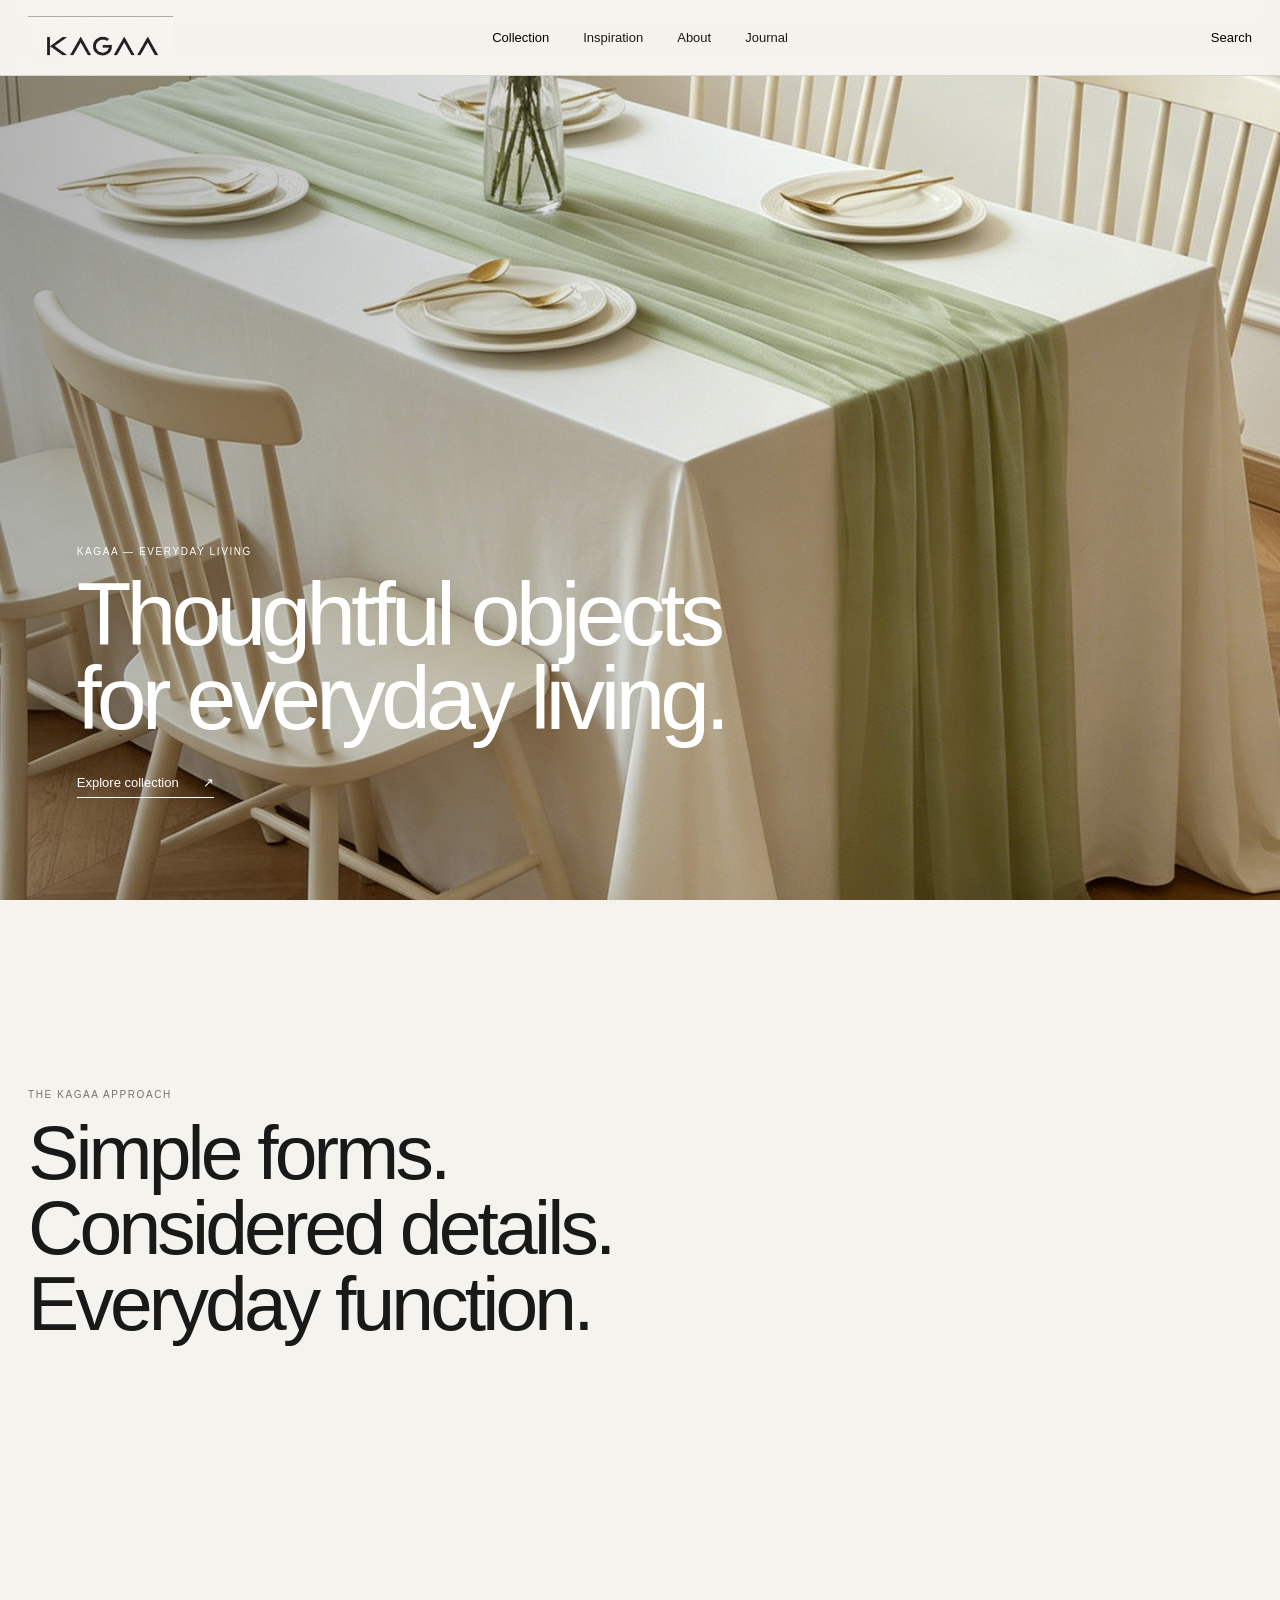
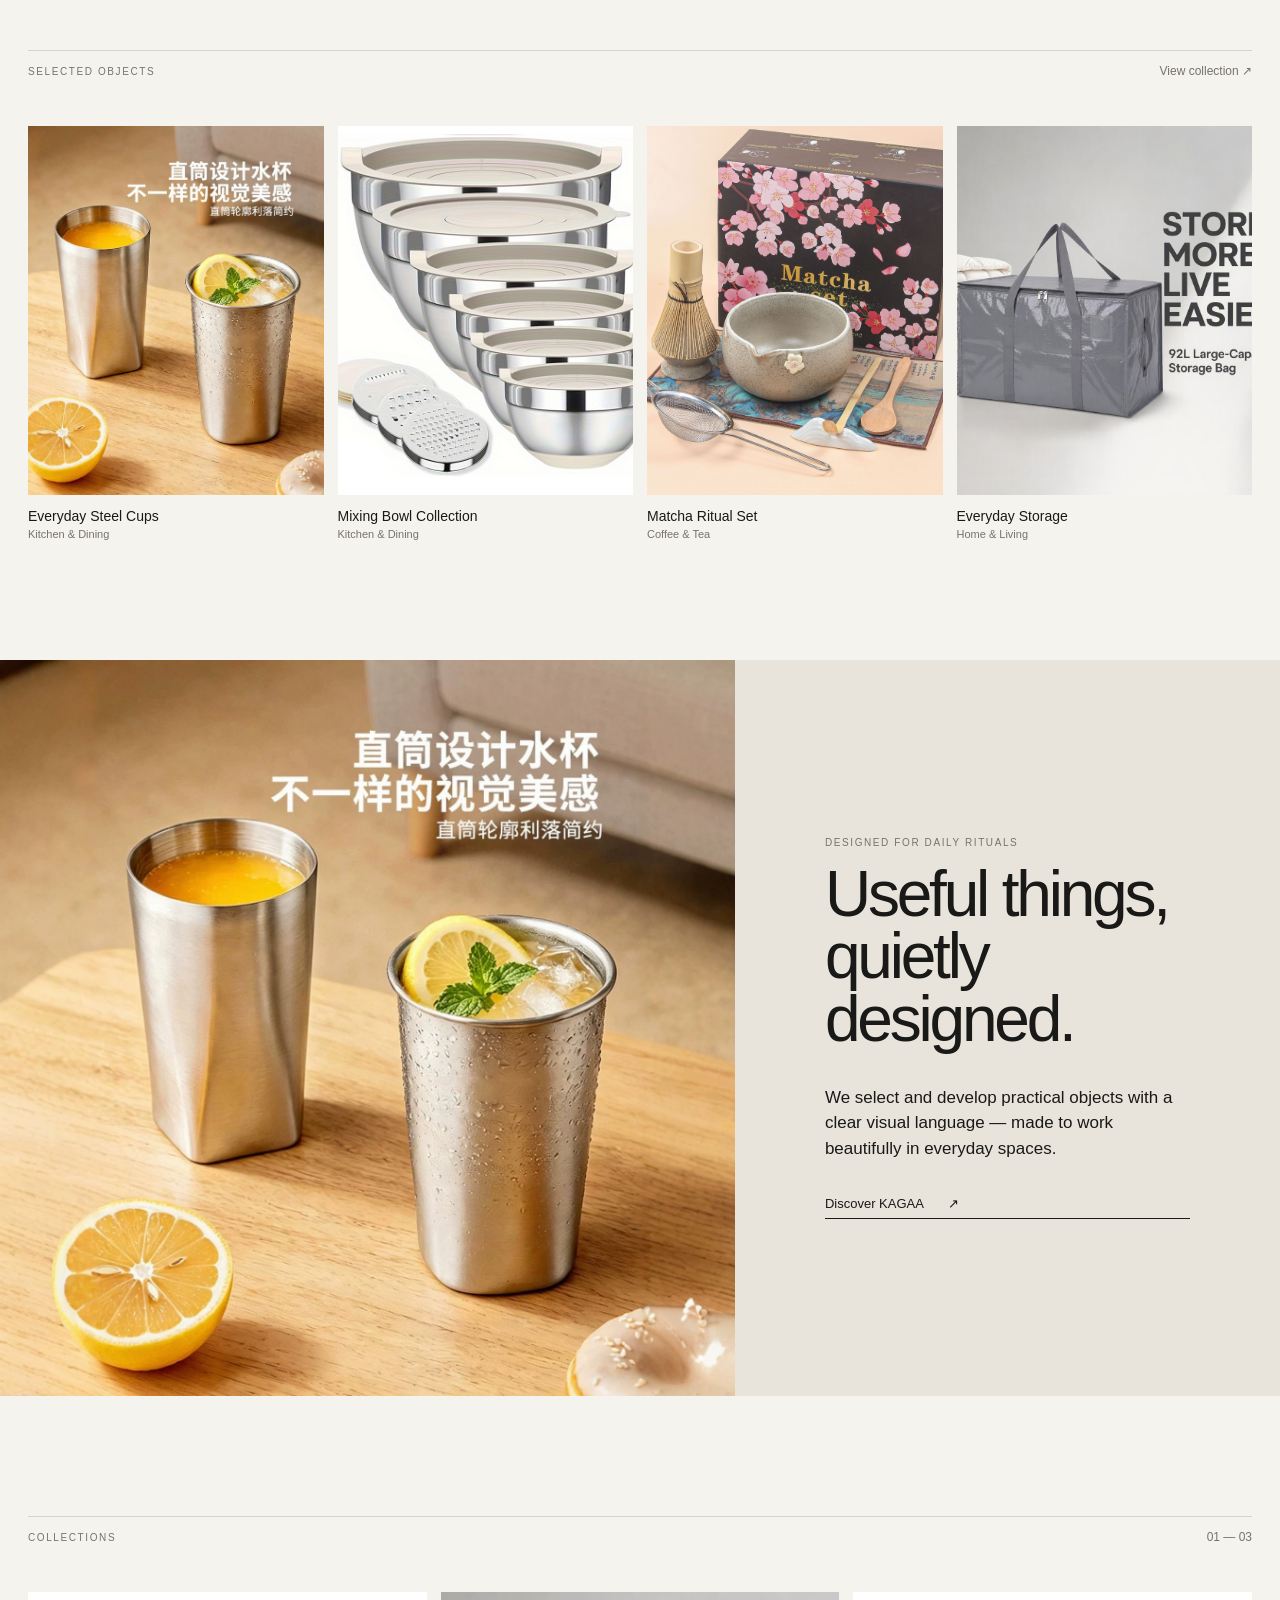
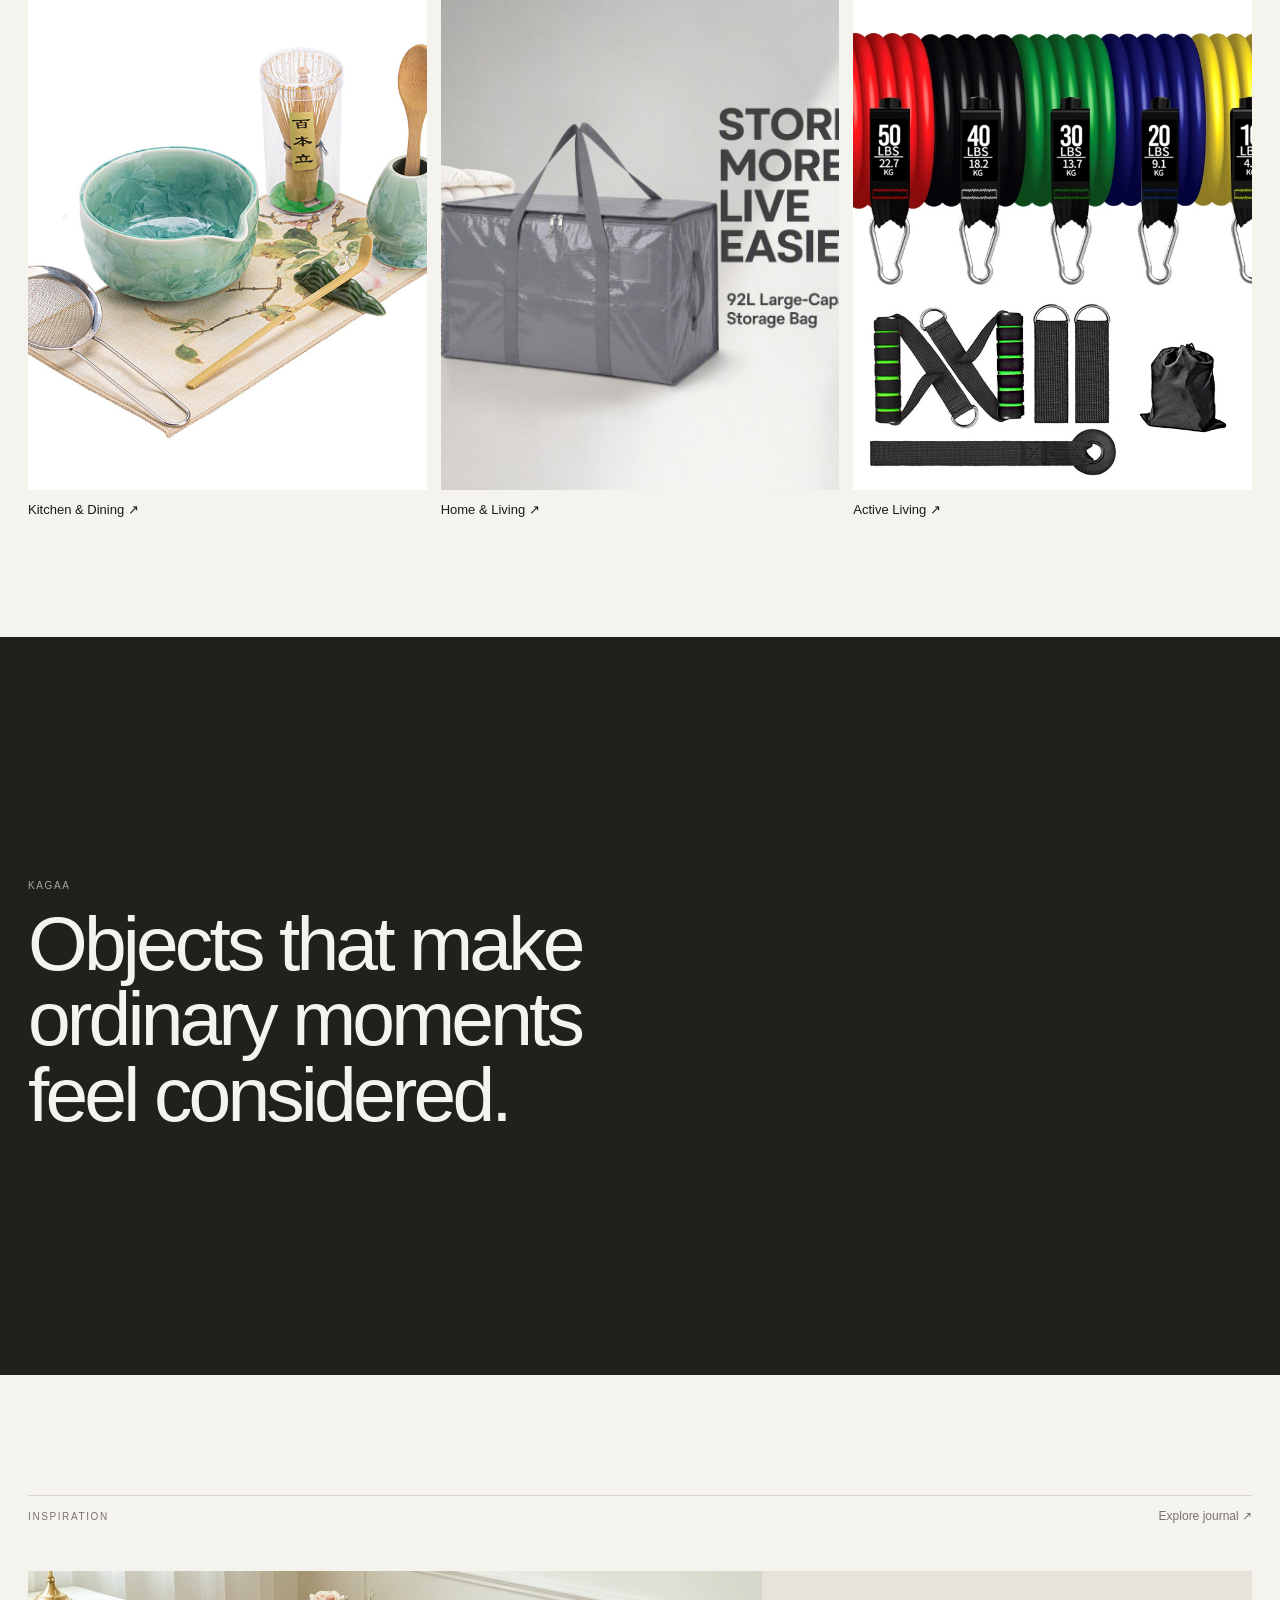
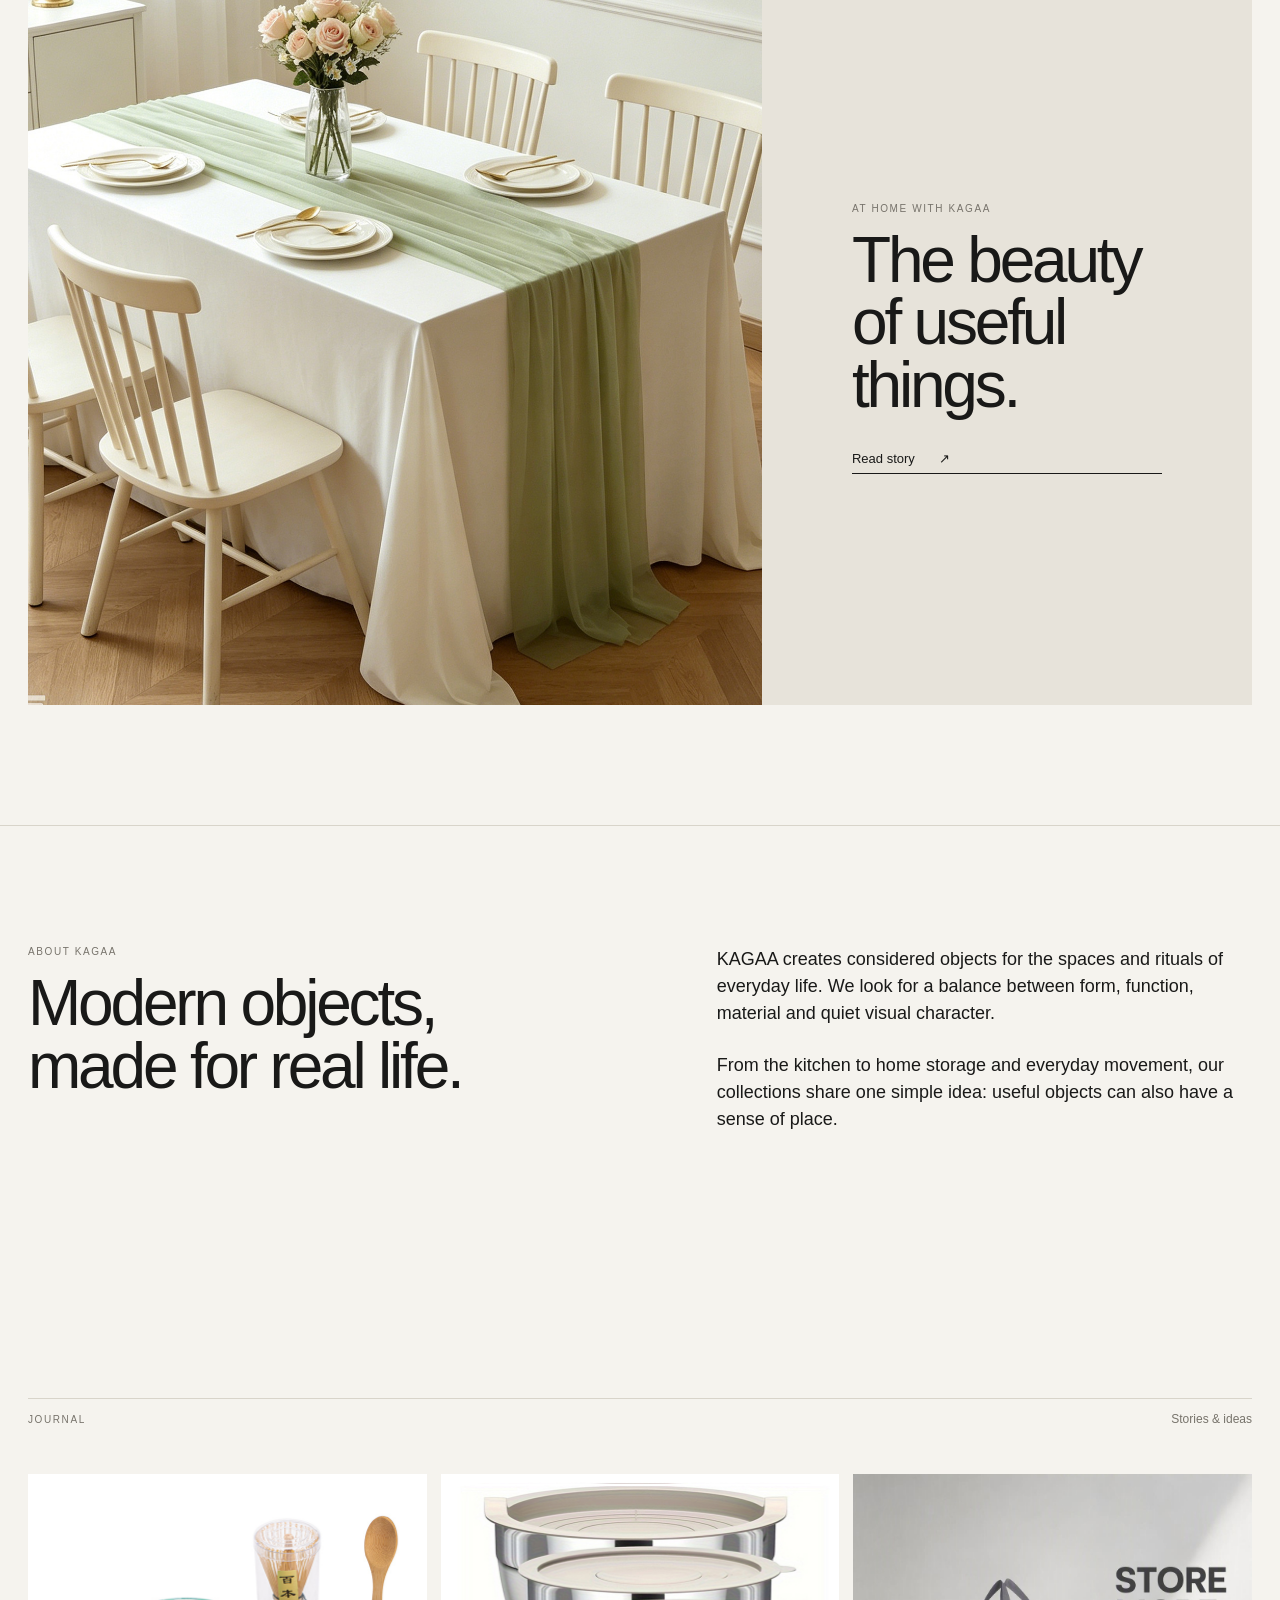
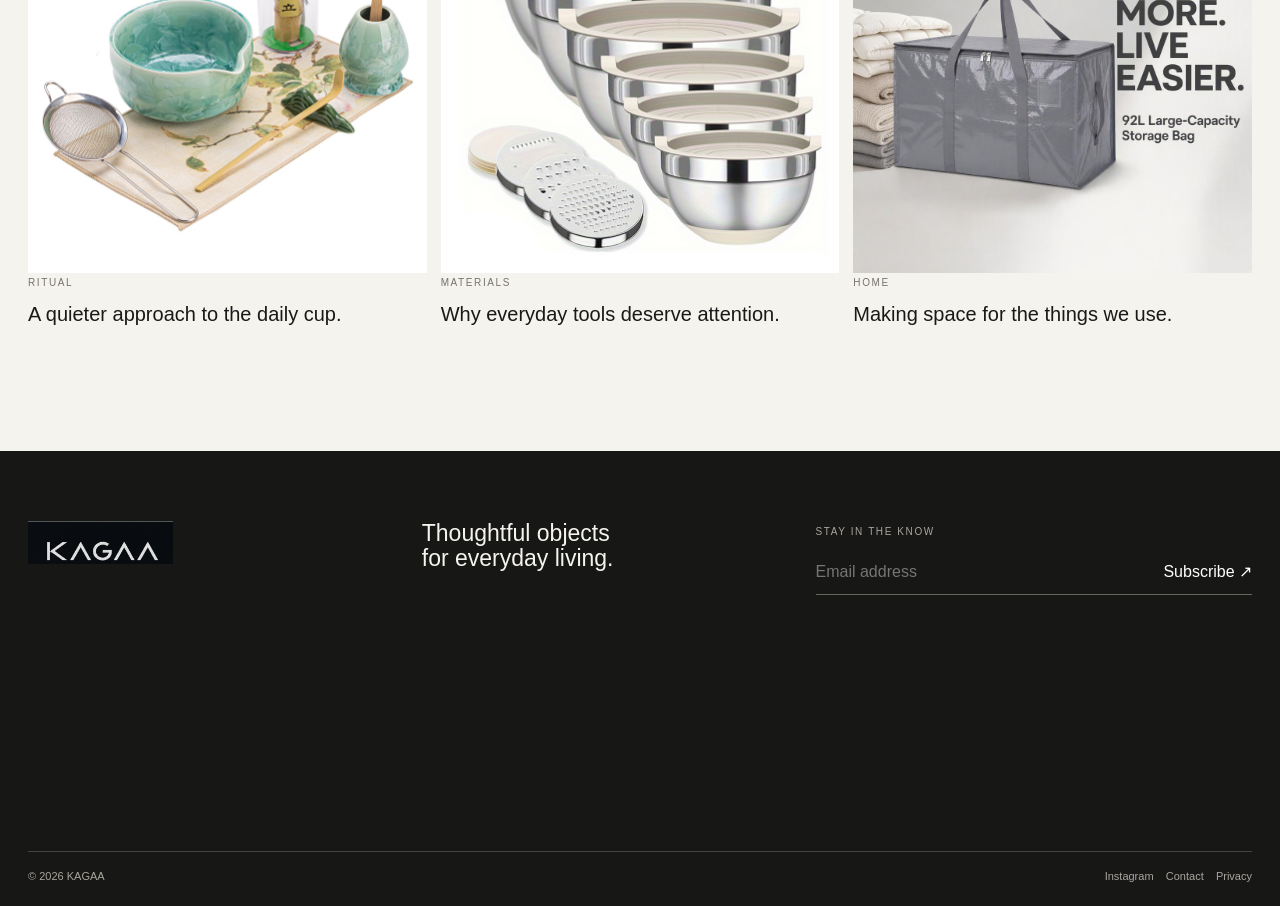
==== index.html @ 414b1850 "Upload KAGAA website" ====
<!doctype html>
<html lang="en">
<head>
<meta charset="utf-8">
<meta name="viewport" content="width=device-width, initial-scale=1">
<meta name="description" content="KAGAA — thoughtfully designed objects for everyday living.">
<title>KAGAA — Thoughtful objects for everyday living</title>
<link rel="stylesheet" href="css/style.css">
</head>
<body>
<header class="site-header">
  <a href="#" class="brand"><img src="images/kagaa-logo.png" alt="KAGAA"></a>
  <nav class="nav">
    <button class="nav-item" id="collectionBtn">Collection</button>
    <a class="nav-item" href="#inspiration">Inspiration</a>
    <a class="nav-item" href="#about">About</a>
    <a class="nav-item" href="#journal">Journal</a>
  </nav>
  <div class="actions">
    <button id="searchBtn">Search</button>
    <button class="mobile-menu" id="mobileMenu" aria-label="Menu"><i></i><i></i></button>
  </div>
</header>

<div class="mega" id="mega">
  <div class="mega-inner">
    <div><small>COLLECTION</small><a href="#featured">All objects</a><a href="#featured">New arrivals</a></div>
    <div><small>KITCHEN & DINING</small><a href="#featured">Tableware</a><a href="#featured">Coffee & Tea</a><a href="#featured">Textiles</a></div>
    <div><small>HOME & LIVING</small><a href="#featured">Storage</a><a href="#featured">Home essentials</a></div>
    <div><small>ACTIVE LIVING</small><a href="#featured">Training</a><a href="#featured">Everyday movement</a></div>
  </div>
</div>

<main>
<section class="hero">
  <img src="images/table-runner.jpg" alt="KAGAA table setting" class="hero-img">
  <div class="hero-overlay"></div>
  <div class="hero-copy">
    <p class="kicker">KAGAA — EVERYDAY LIVING</p>
    <h1>Thoughtful objects<br>for everyday living.</h1>
    <a href="#featured" class="line-link">Explore collection <span>↗</span></a>
  </div>
</section>

<section class="manifesto">
  <p class="kicker">THE KAGAA APPROACH</p>
  <h2>Simple forms.<br>Considered details.<br>Everyday function.</h2>
</section>

<section class="section" id="featured">
  <div class="section-head"><p class="kicker">SELECTED OBJECTS</p><a href="#featured">View collection ↗</a></div>
  <div class="products">
    <article class="product">
      <img src="images/cup.jpg" alt="Stainless steel drinking cups">
      <div><b>Everyday Steel Cups</b><span>Kitchen & Dining</span></div>
    </article>
    <article class="product">
      <img src="images/mixing-bowls.jpg" alt="Stainless steel mixing bowls">
      <div><b>Mixing Bowl Collection</b><span>Kitchen & Dining</span></div>
    </article>
    <article class="product">
      <img src="images/matcha-set.jpg" alt="Matcha bowl set">
      <div><b>Matcha Ritual Set</b><span>Coffee & Tea</span></div>
    </article>
    <article class="product">
      <img src="images/storage-bag.jpg" alt="Large storage bag">
      <div><b>Everyday Storage</b><span>Home & Living</span></div>
    </article>
  </div>
</section>

<section class="editorial">
  <div class="editorial-image"><img src="images/cup.jpg" alt="KAGAA everyday drinkware"></div>
  <div class="editorial-copy">
    <p class="kicker">DESIGNED FOR DAILY RITUALS</p>
    <h2>Useful things,<br>quietly designed.</h2>
    <p>We select and develop practical objects with a clear visual language — made to work beautifully in everyday spaces.</p>
    <a href="#about" class="line-link dark">Discover KAGAA <span>↗</span></a>
  </div>
</section>

<section class="section collections">
  <div class="section-head"><p class="kicker">COLLECTIONS</p><span>01 — 03</span></div>
  <div class="collection-grid">
    <a class="collection-card" href="#featured"><img src="images/matcha-detail.jpg" alt=""><span>Kitchen & Dining ↗</span></a>
    <a class="collection-card" href="#featured"><img src="images/storage-bag.jpg" alt=""><span>Home & Living ↗</span></a>
    <a class="collection-card" href="#featured"><img src="images/resistance-bands.webp" alt=""><span>Active Living ↗</span></a>
  </div>
</section>

<section class="statement">
  <div><p class="kicker">KAGAA</p><h2>Objects that make<br>ordinary moments<br>feel considered.</h2></div>
</section>

<section class="section inspiration" id="inspiration">
  <div class="section-head"><p class="kicker">INSPIRATION</p><a href="#journal">Explore journal ↗</a></div>
  <div class="story">
    <img src="images/table-runner.jpg" alt="Table setting with KAGAA textile">
    <div>
      <p class="kicker">AT HOME WITH KAGAA</p>
      <h2>The beauty of useful things.</h2>
      <a href="#journal" class="line-link dark">Read story <span>↗</span></a>
    </div>
  </div>
</section>

<section class="about section" id="about">
  <div>
    <p class="kicker">ABOUT KAGAA</p>
    <h2>Modern objects,<br>made for real life.</h2>
  </div>
  <div class="about-copy">
    <p>KAGAA creates considered objects for the spaces and rituals of everyday life. We look for a balance between form, function, material and quiet visual character.</p>
    <p>From the kitchen to home storage and everyday movement, our collections share one simple idea: useful objects can also have a sense of place.</p>
  </div>
</section>

<section class="section journal" id="journal">
  <div class="section-head"><p class="kicker">JOURNAL</p><span>Stories & ideas</span></div>
  <div class="journal-grid">
    <article><img src="images/matcha-detail.jpg" alt=""><p class="kicker">RITUAL</p><h3>A quieter approach to the daily cup.</h3></article>
    <article><img src="images/mixing-bowls.jpg" alt=""><p class="kicker">MATERIALS</p><h3>Why everyday tools deserve attention.</h3></article>
    <article><img src="images/storage-bag.jpg" alt=""><p class="kicker">HOME</p><h3>Making space for the things we use.</h3></article>
  </div>
</section>
</main>

<footer>
  <div class="footer-main">
    <img src="images/kagaa-logo.png" alt="KAGAA">
    <p>Thoughtful objects<br>for everyday living.</p>
    <div><small>STAY IN THE KNOW</small><form><input type="email" placeholder="Email address" required><button>Subscribe ↗</button></form></div>
  </div>
  <div class="footer-bottom"><span>© <span id="year"></span> KAGAA</span><span>Instagram &nbsp;&nbsp; Contact &nbsp;&nbsp; Privacy</span></div>
</footer>

<div class="search" id="search"><button id="closeSearch">×</button><div><p class="kicker">SEARCH KAGAA</p><input type="search" placeholder="What are you looking for?"></div></div>
<script src="js/main.js"></script>
</body>
</html>
---- css/style.css ----
:root{--bg:#f5f3ee;--text:#191918;--muted:#77736b;--line:#d8d4ca;--dark:#20201d;--max:1480px}
*{box-sizing:border-box}html{scroll-behavior:smooth}body{margin:0;background:var(--bg);color:var(--text);font-family:Arial,Helvetica,sans-serif}
a{text-decoration:none;color:inherit}button,input{font:inherit}.site-header{height:76px;position:fixed;top:0;left:0;right:0;z-index:30;display:grid;grid-template-columns:1fr auto 1fr;align-items:center;padding:0 28px;background:rgba(245,243,238,.93);backdrop-filter:blur(12px);border-bottom:1px solid var(--line)}
.brand img{width:145px;height:auto;display:block}.nav{display:flex;gap:34px}.nav-item,.actions button{border:0;background:none;font-size:13px;cursor:pointer;padding:8px 0}.actions{justify-self:end;display:flex;gap:22px}.mobile-menu{display:none;width:30px;height:22px;position:relative}.mobile-menu i{position:absolute;left:0;width:100%;height:1px;background:var(--text)}.mobile-menu i:first-child{top:5px}.mobile-menu i:last-child{top:15px}
.mega{position:fixed;top:76px;left:0;right:0;z-index:29;background:var(--bg);border-bottom:1px solid var(--line);transform:translateY(-120%);transition:.4s}.mega.open{transform:translateY(0)}.mega-inner{max-width:var(--max);margin:auto;padding:40px 28px 48px;display:grid;grid-template-columns:repeat(4,1fr);gap:30px}.mega small,.kicker{font-size:10px;letter-spacing:.16em;color:var(--muted);display:block;margin:0 0 15px}.mega a{display:block;font-size:14px;margin:10px 0}
main{padding-top:76px}.hero{height:calc(100vh - 76px);min-height:620px;position:relative;overflow:hidden}.hero-img{position:absolute;width:100%;height:100%;object-fit:cover}.hero-overlay{position:absolute;inset:0;background:linear-gradient(90deg,rgba(0,0,0,.3),transparent 65%)}.hero-copy{position:absolute;left:6vw;bottom:8vw;color:white}.hero-copy .kicker{color:white}.hero h1{font-size:clamp(48px,7vw,105px);line-height:.94;letter-spacing:-.055em;font-weight:400;margin:0 0 32px}.line-link{font-size:13px;display:inline-flex;gap:24px;padding-bottom:7px;border-bottom:1px solid currentColor}.dark{color:var(--text)}
.manifesto{max-width:var(--max);margin:auto;min-height:70vh;padding:130px 28px;display:flex;flex-direction:column;justify-content:center}.manifesto h2,.statement h2{font-size:clamp(45px,6vw,88px);font-weight:400;line-height:.98;letter-spacing:-.05em;margin:0}
.section{max-width:var(--max);margin:auto;padding:120px 28px}.section-head{display:flex;justify-content:space-between;align-items:baseline;border-top:1px solid var(--line);padding-top:13px;margin-bottom:34px}.section-head a,.section-head>span{font-size:12px;color:var(--muted)}
.products{display:grid;grid-template-columns:repeat(4,1fr);gap:14px}.product img{width:100%;aspect-ratio:4/5;object-fit:cover;display:block}.product div{padding-top:13px}.product b{display:block;font-size:14px;font-weight:400}.product span{font-size:11px;color:var(--muted);display:block;margin-top:4px}
.editorial{display:grid;grid-template-columns:1.35fr 1fr;min-height:700px;background:#e8e4db}.editorial-image img{width:100%;height:100%;object-fit:cover;display:block}.editorial-copy{padding:9vw 7vw;display:flex;flex-direction:column;justify-content:center}.editorial-copy h2,.story h2,.about h2{font-size:clamp(42px,5vw,75px);font-weight:400;line-height:.98;letter-spacing:-.05em;margin:0 0 34px}.editorial-copy>p:not(.kicker){max-width:470px;font-size:17px;line-height:1.5;margin:0 0 35px}
.collection-grid{display:grid;grid-template-columns:1fr 1fr 1fr;gap:14px}.collection-card img{width:100%;aspect-ratio:4/5;object-fit:cover;display:block}.collection-card span{display:block;padding-top:12px;font-size:13px}
.statement{min-height:82vh;background:var(--dark);color:var(--bg);display:flex;align-items:center}.statement>div{max-width:var(--max);width:100%;margin:auto;padding:100px 28px}.statement .kicker{color:#aaa69e}
.story{display:grid;grid-template-columns:1.5fr 1fr;min-height:650px}.story img{width:100%;height:100%;min-height:600px;object-fit:cover}.story>div{background:#e7e3da;padding:8vw 7vw;display:flex;flex-direction:column;justify-content:center}.about{display:grid;grid-template-columns:1fr 1fr;gap:12vw;border-top:1px solid var(--line)}.about-copy{max-width:580px;font-size:18px;line-height:1.5}.about-copy p{margin:0 0 25px}.journal-grid{display:grid;grid-template-columns:repeat(3,1fr);gap:14px}.journal-grid img{width:100%;aspect-ratio:1/1;object-fit:cover}.journal-grid h3{font-size:20px;font-weight:400;line-height:1.15;margin:5px 0;max-width:350px}
footer{background:#171716;color:var(--bg);padding:70px 28px 24px}.footer-main{max-width:var(--max);margin:auto;display:grid;grid-template-columns:1fr 1fr 1.2fr;gap:30px;min-height:260px}.footer-main img{width:145px;filter:invert(1)}.footer-main>p{font-size:23px;line-height:1.1;margin:0}.footer-main small{font-size:10px;letter-spacing:.16em;color:#aaa69e}.footer-main form{display:flex;border-bottom:1px solid #68655e;margin-top:10px}.footer-main input{flex:1;background:none;border:0;color:white;padding:13px 0;outline:0}.footer-main button{border:0;background:none;color:white;padding:13px 0;cursor:pointer}.footer-bottom{max-width:var(--max);margin:70px auto 0;padding-top:18px;border-top:1px solid #45433f;display:flex;justify-content:space-between;color:#aaa69e;font-size:11px}
.search{position:fixed;inset:0;background:rgba(245,243,238,.98);z-index:50;display:flex;align-items:center;justify-content:center;opacity:0;pointer-events:none;transition:.25s}.search.open{opacity:1;pointer-events:auto}.search>div{width:min(800px,80vw)}.search button{position:absolute;right:25px;top:12px;border:0;background:none;font-size:42px;cursor:pointer}.search input{width:100%;font-size:clamp(34px,6vw,70px);border:0;border-bottom:1px solid var(--text);background:none;outline:0;padding:10px 0}
@media(max-width:900px){.site-header{height:64px;grid-template-columns:1fr auto;padding:0 18px}.brand img{width:120px}.nav,.actions>#searchBtn{display:none}.mobile-menu{display:block}.mega{top:64px}.mega-inner{grid-template-columns:1fr 1fr;padding:30px 18px}.hero{height:calc(100svh - 64px)}main{padding-top:64px}.hero-copy{left:24px;bottom:55px}.section,.manifesto{padding:90px 18px}.products{grid-template-columns:1fr 1fr}.editorial,.story{grid-template-columns:1fr}.editorial-image{height:65vw}.story img{min-height:auto;height:65vw}.about{grid-template-columns:1fr;gap:50px}.journal-grid{grid-template-columns:1fr}.footer-main{grid-template-columns:1fr 1fr}.footer-main>div:last-child{grid-column:1/-1}}
@media(max-width:560px){.hero h1{font-size:50px}.products{gap:10px}.product img{aspect-ratio:3/4}.collection-grid{grid-template-columns:1fr}.editorial-image,.story img{height:100vw}.footer-main{grid-template-columns:1fr}.footer-main>div:last-child{grid-column:auto}.footer-bottom{display:block}.footer-bottom span:last-child{display:block;margin-top:12px}}
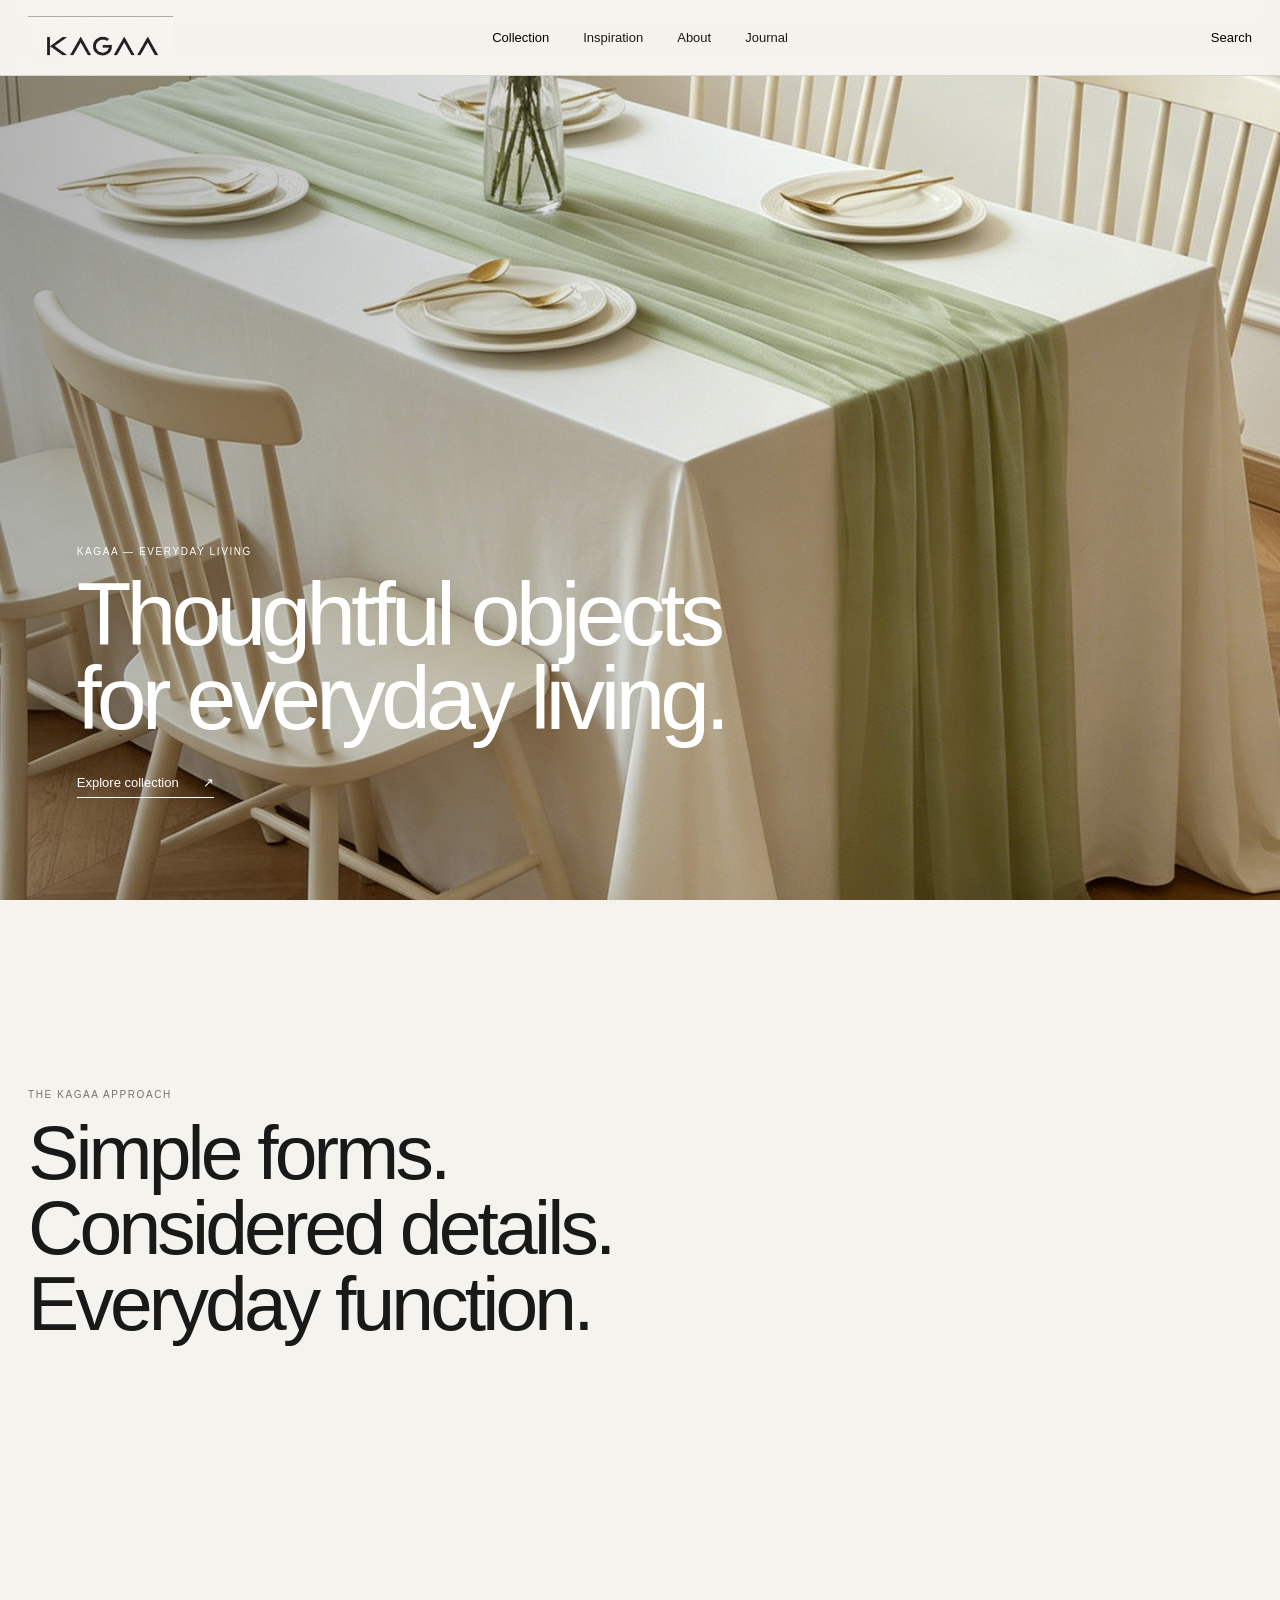
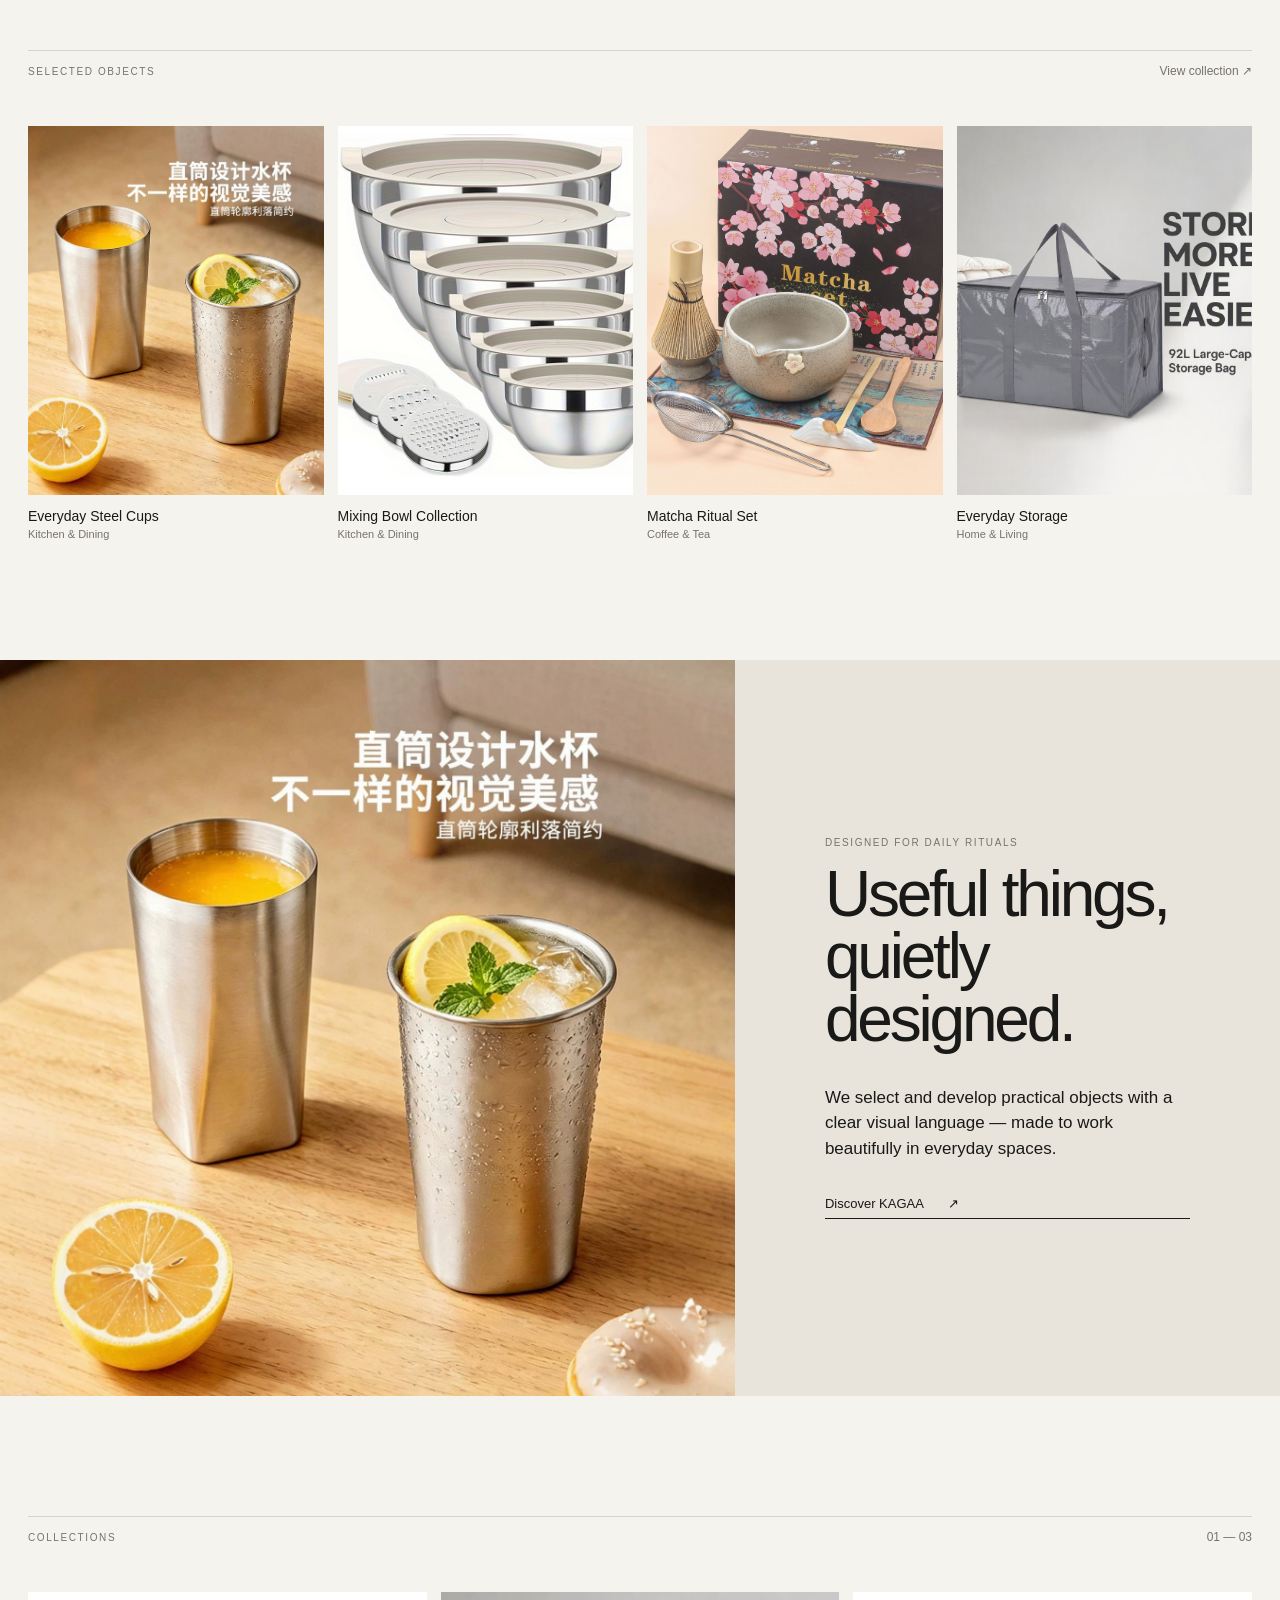
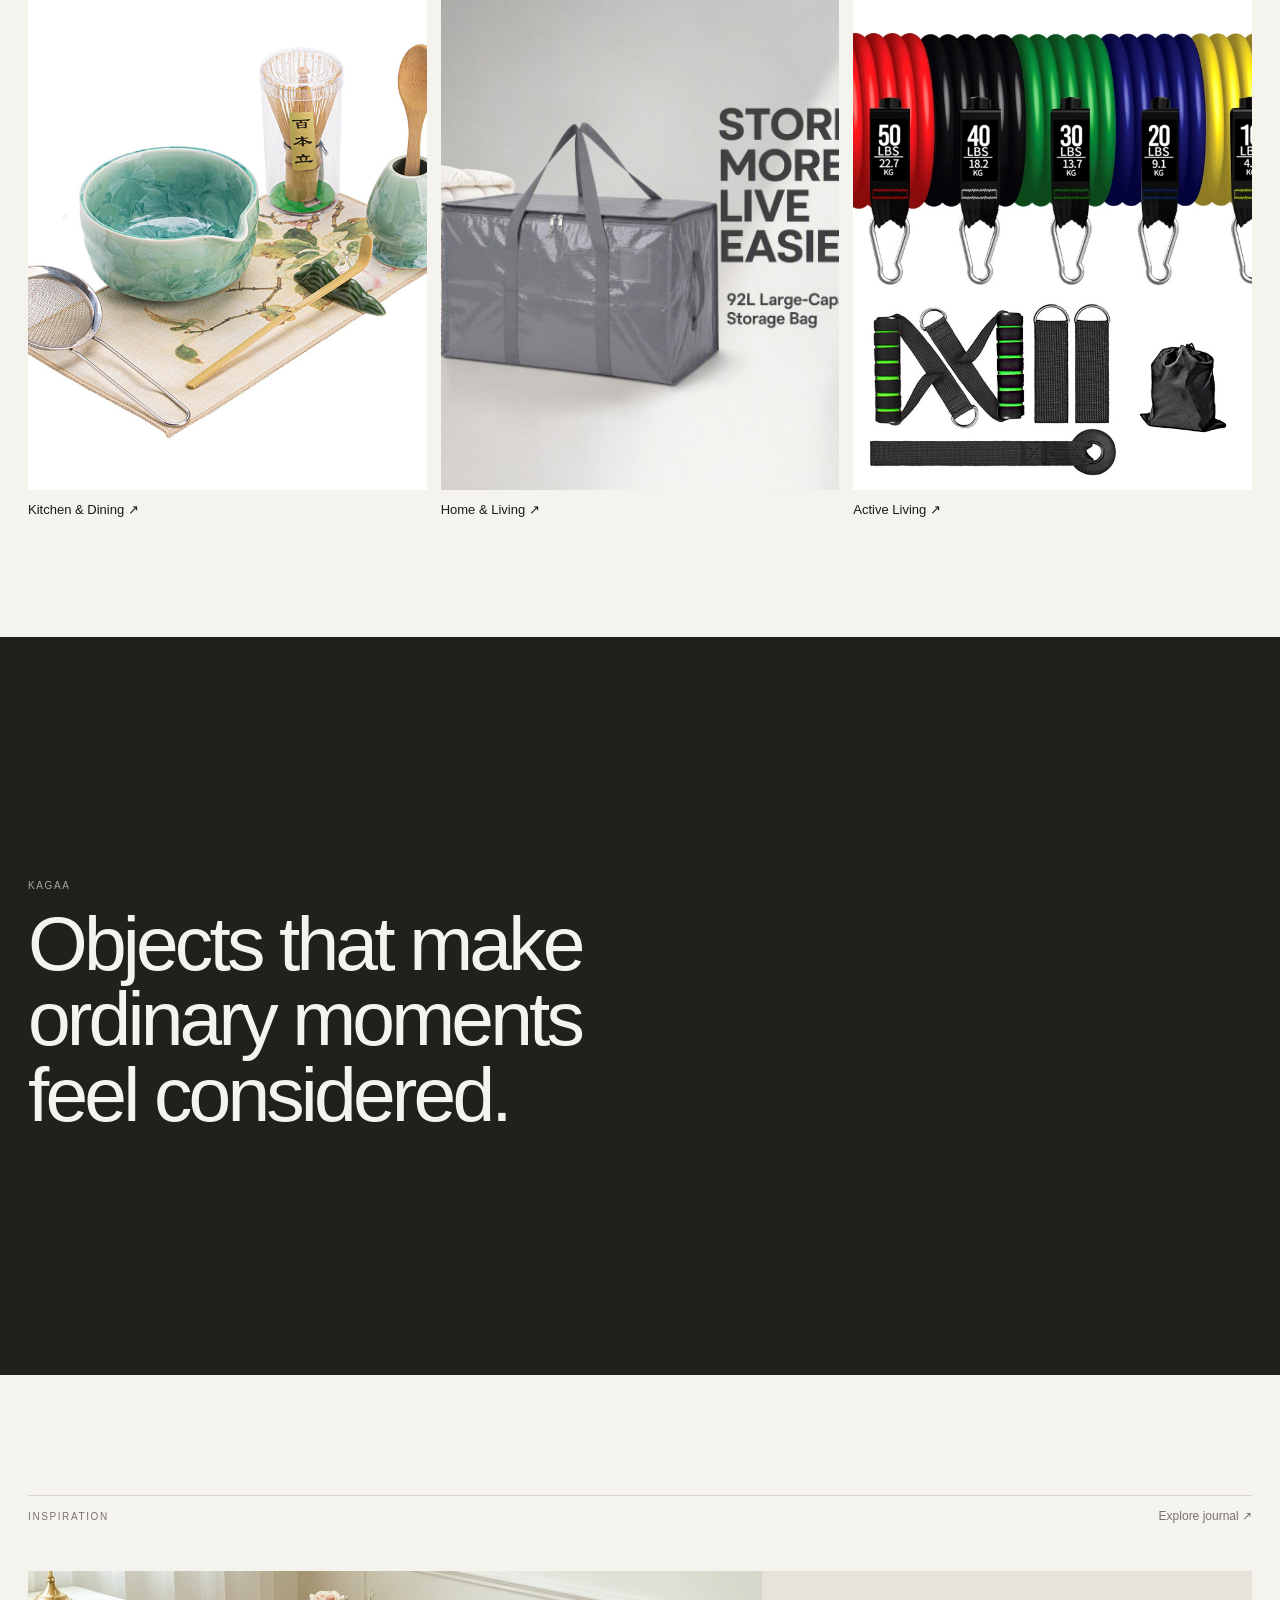
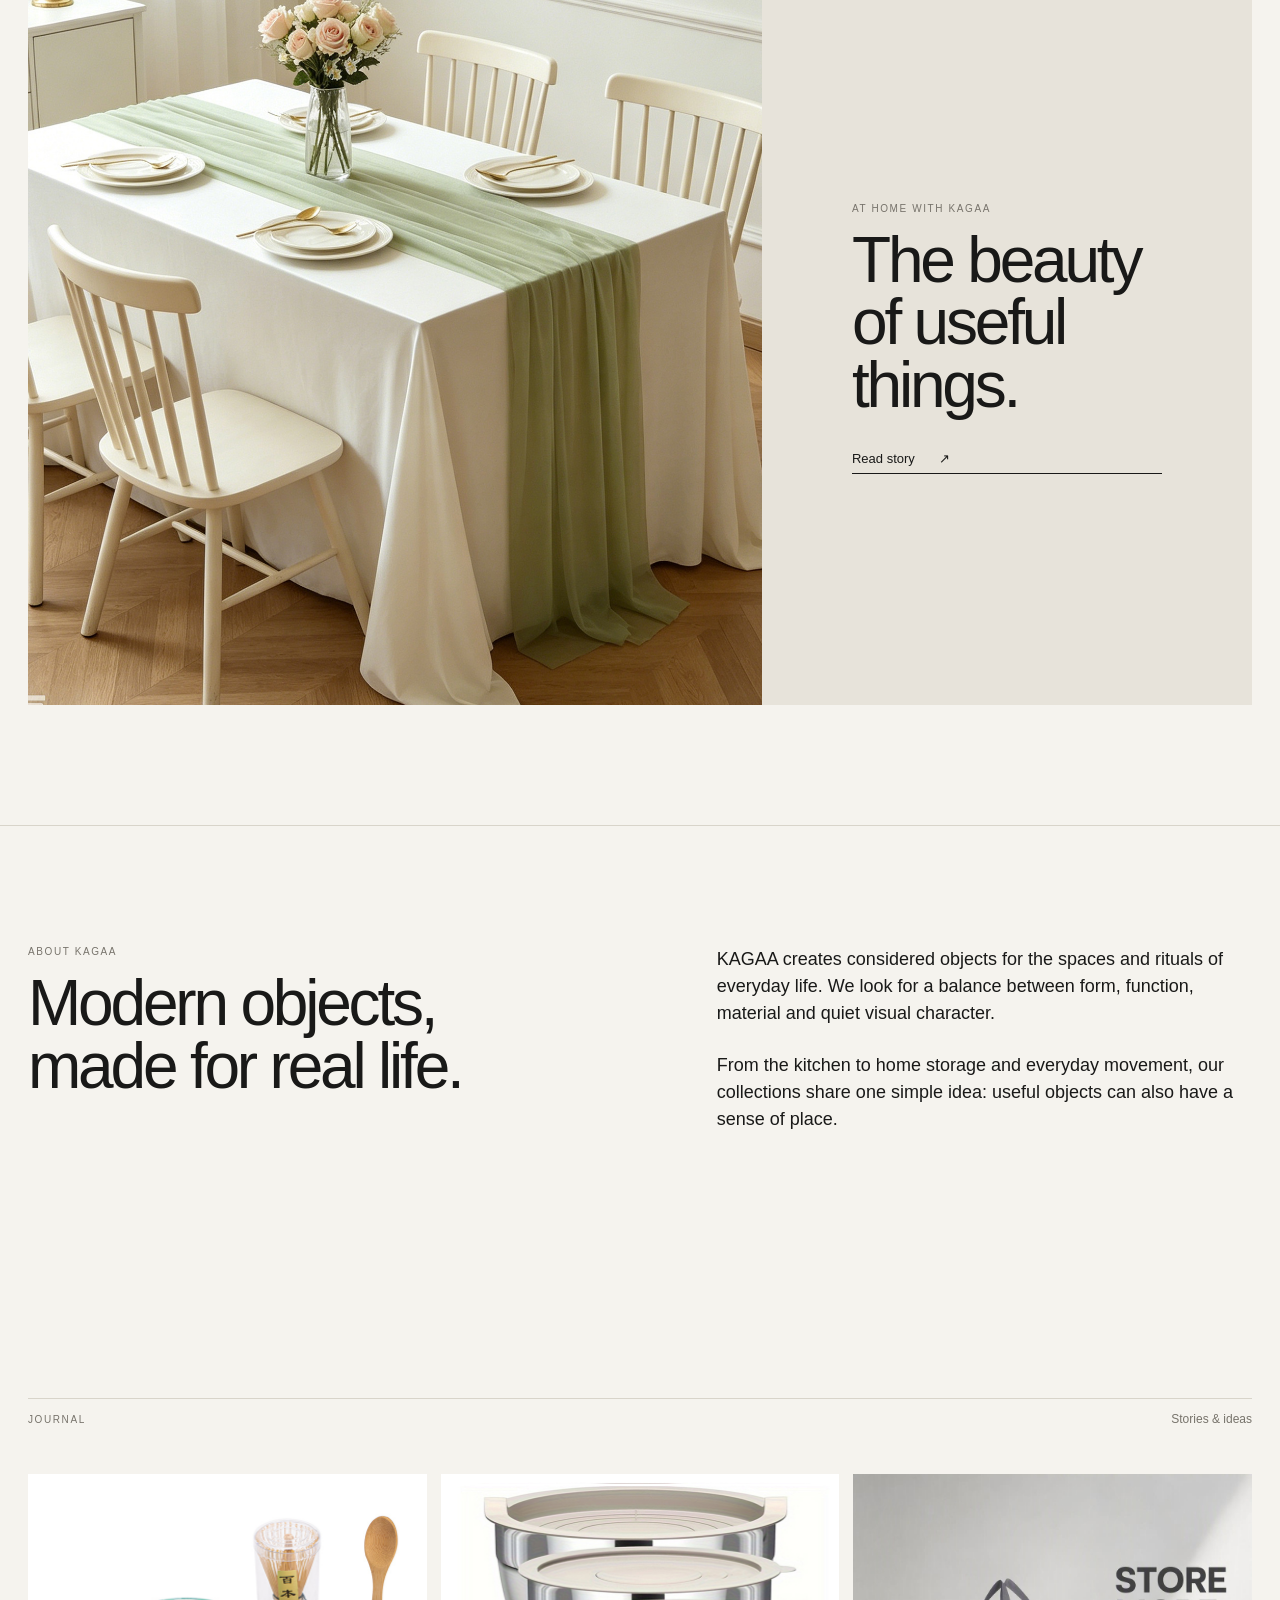
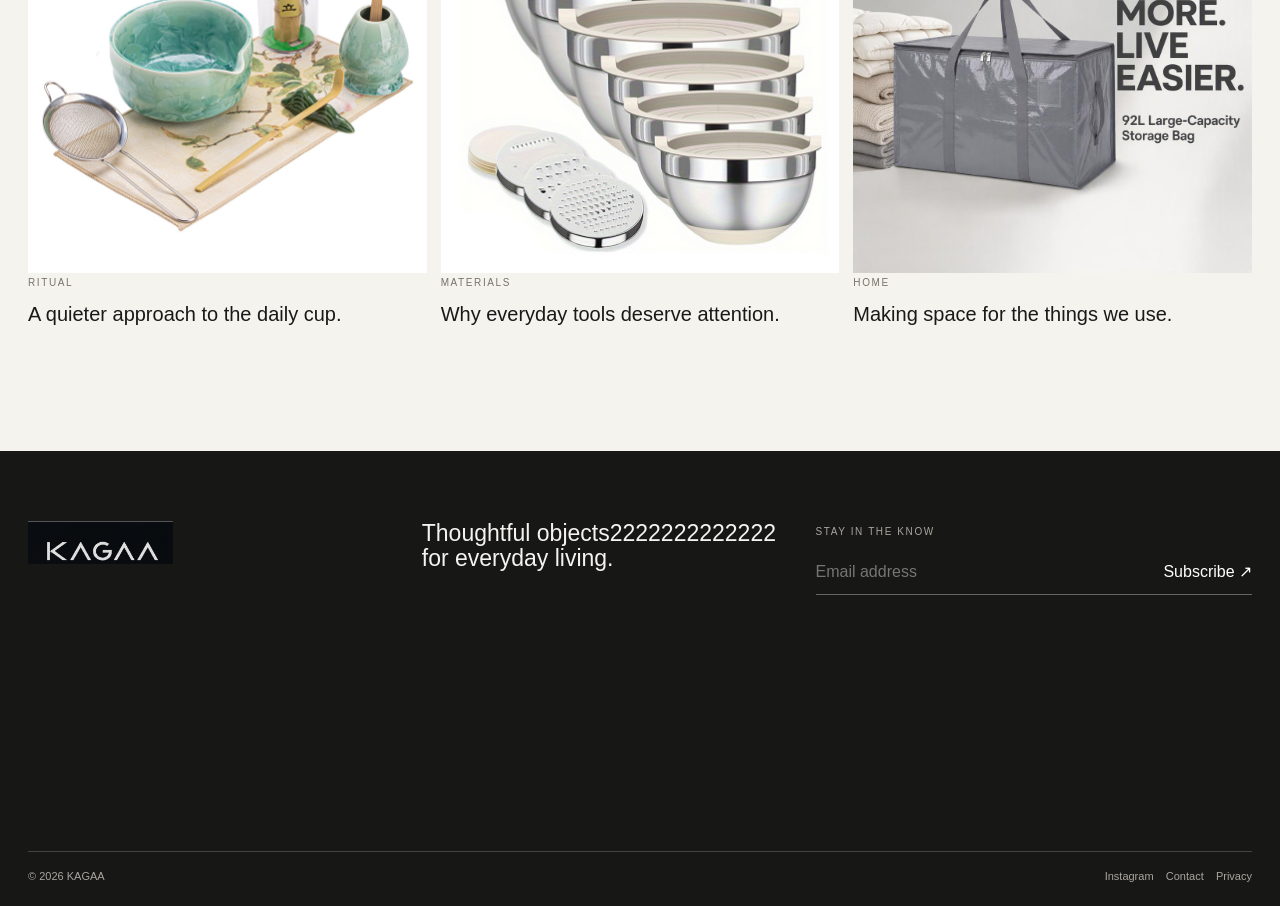
==== commit 76cc8542: "Update index.html 演示" ====
--- a/index.html
+++ b/index.html
@@ -128,7 +128,7 @@
 <footer>
   <div class="footer-main">
     <img src="images/kagaa-logo.png" alt="KAGAA">
-    <p>Thoughtful objects<br>for everyday living.</p>
+    <p>Thoughtful objects2222222222222<br>for everyday living.</p>
     <div><small>STAY IN THE KNOW</small><form><input type="email" placeholder="Email address" required><button>Subscribe ↗</button></form></div>
   </div>
   <div class="footer-bottom"><span>© <span id="year"></span> KAGAA</span><span>Instagram &nbsp;&nbsp; Contact &nbsp;&nbsp; Privacy</span></div>
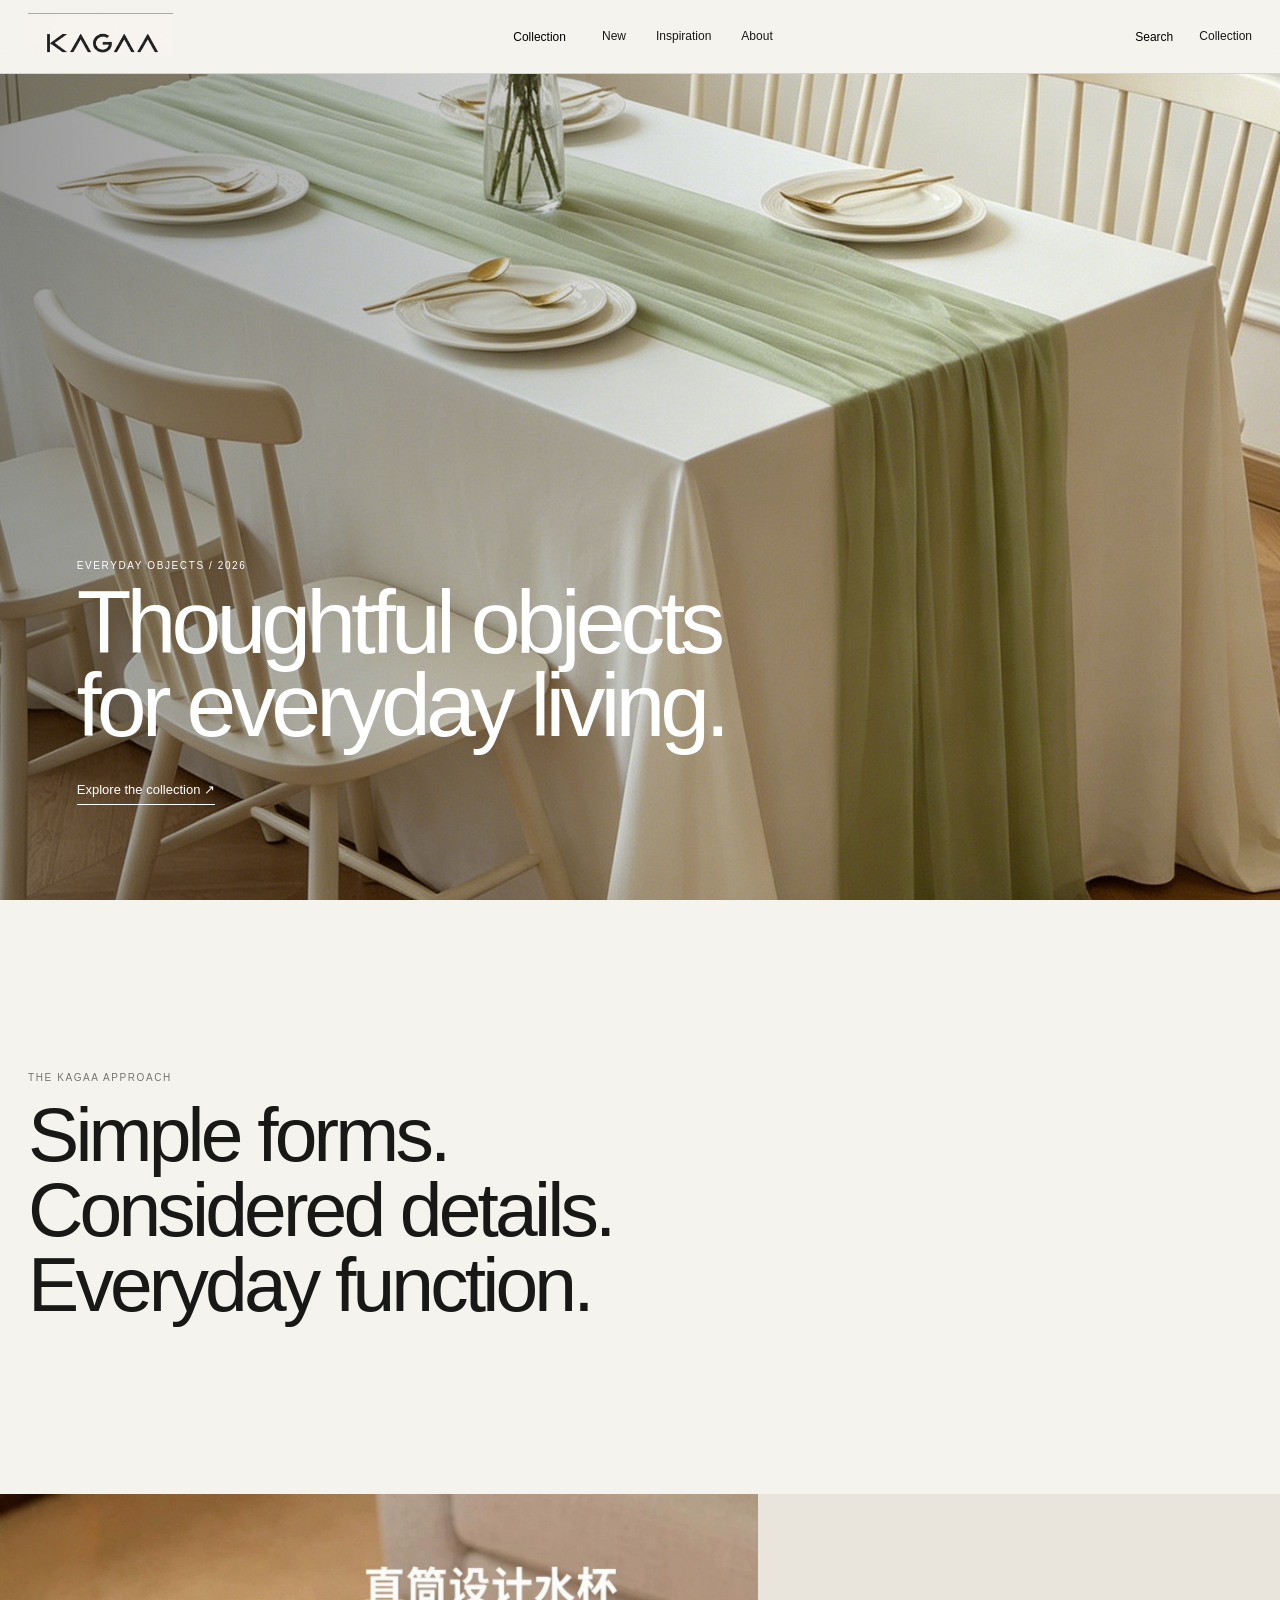
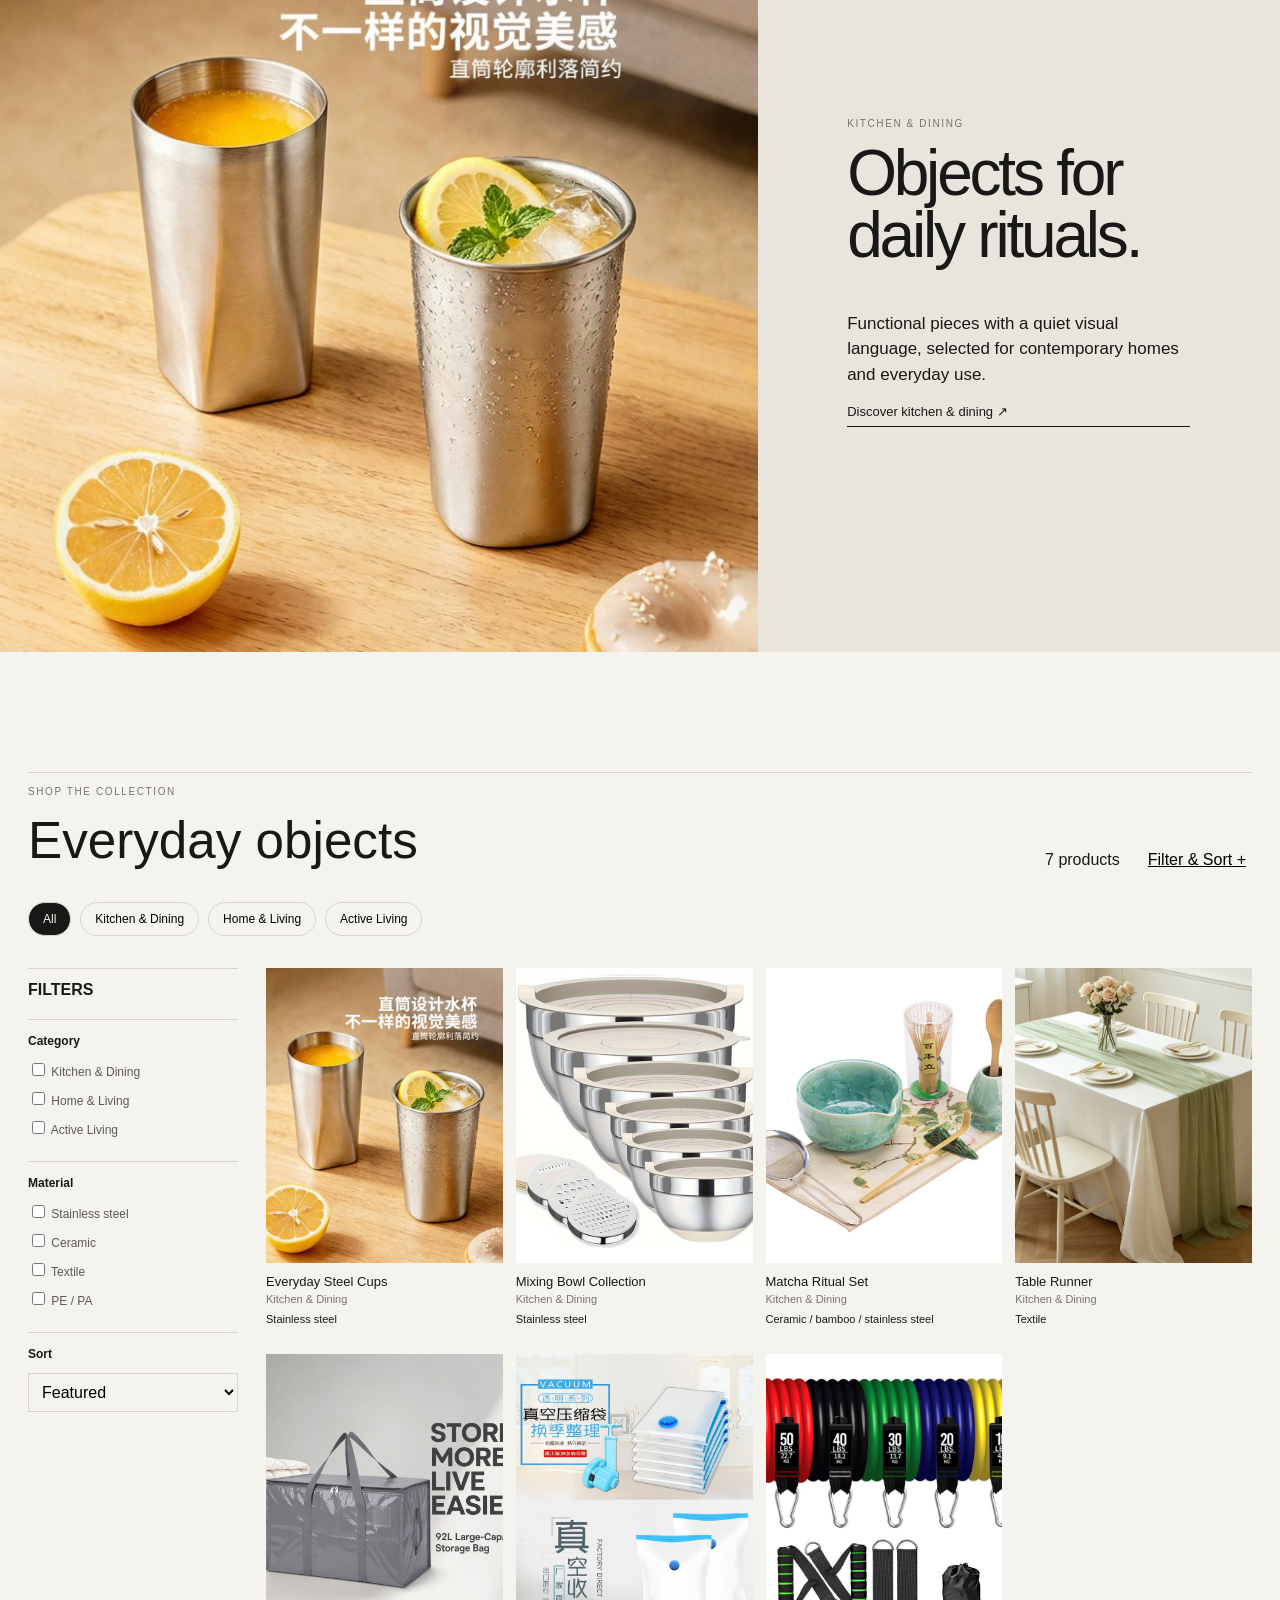
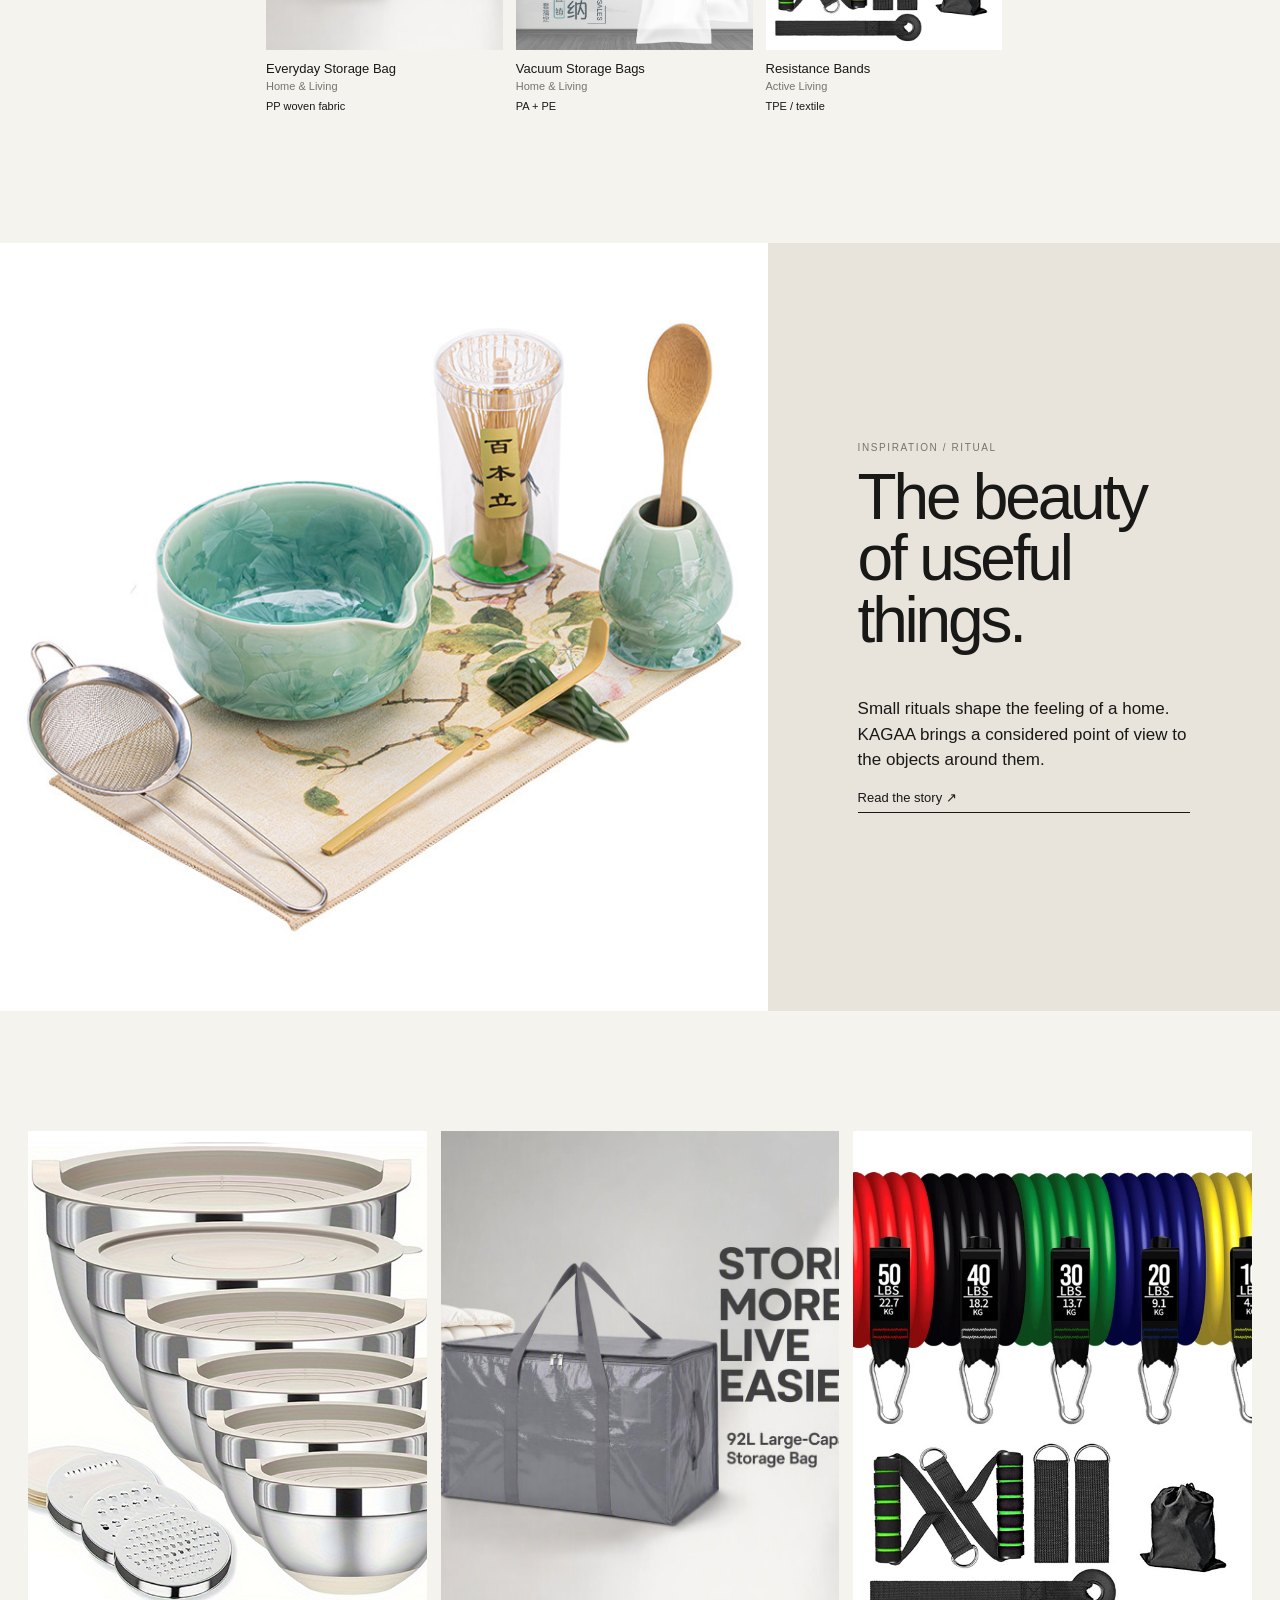
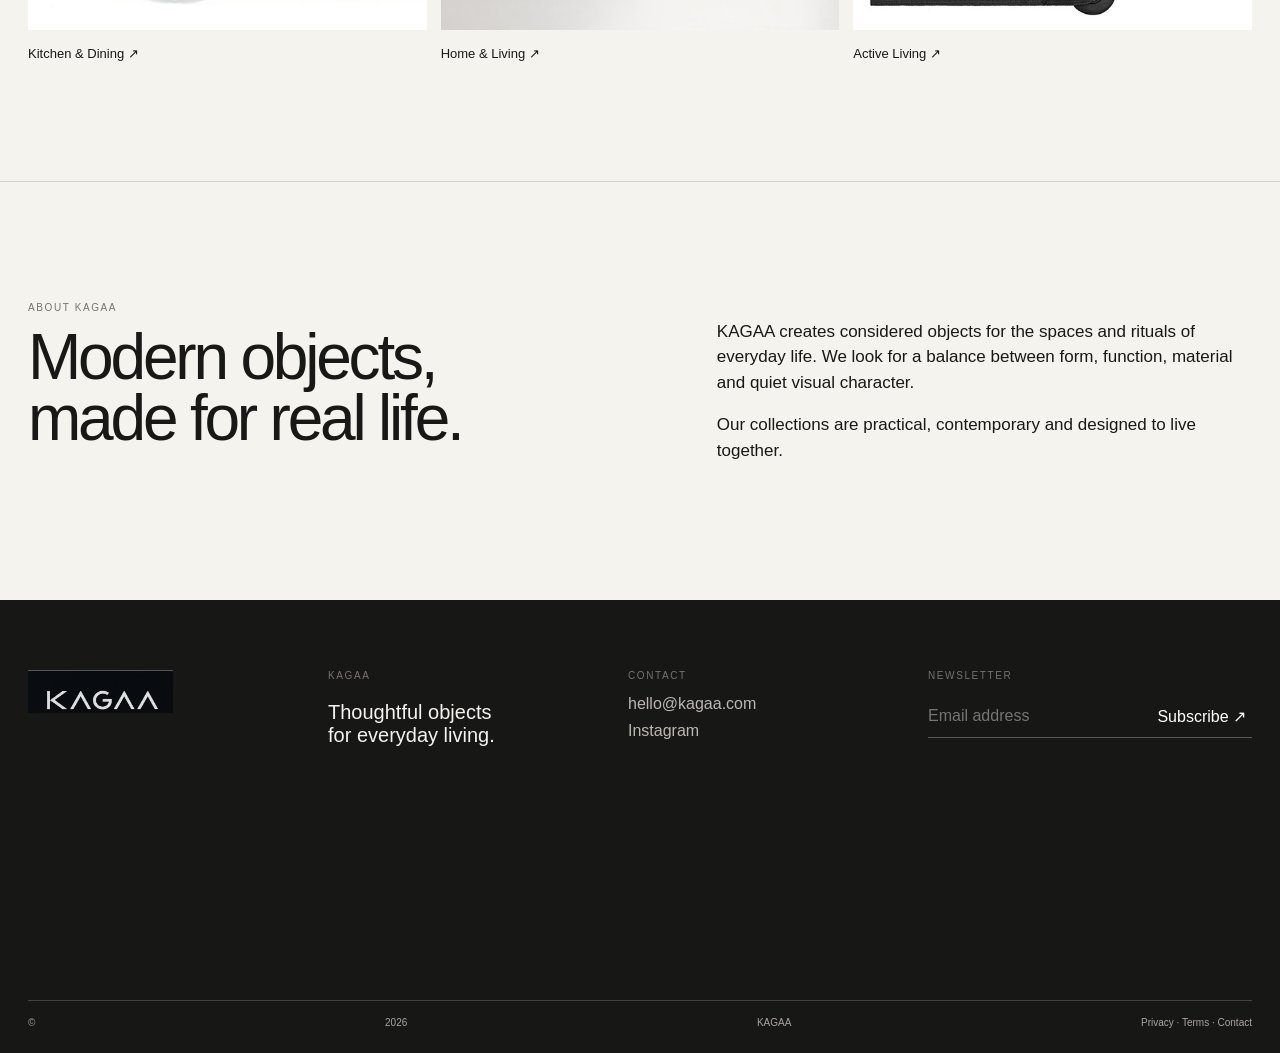
==== commit 8737aef9: "Add files via upload" ====
--- a/index.html
+++ b/index.html
@@ -1,140 +1,27 @@
 <!doctype html>
 <html lang="en">
 <head>
-<meta charset="utf-8">
-<meta name="viewport" content="width=device-width, initial-scale=1">
+<meta charset="utf-8"><meta name="viewport" content="width=device-width,initial-scale=1">
 <meta name="description" content="KAGAA — thoughtfully designed objects for everyday living.">
-<title>KAGAA — Thoughtful objects for everyday living</title>
-<link rel="stylesheet" href="css/style.css">
-</head>
-<body>
-<header class="site-header">
-  <a href="#" class="brand"><img src="images/kagaa-logo.png" alt="KAGAA"></a>
-  <nav class="nav">
-    <button class="nav-item" id="collectionBtn">Collection</button>
-    <a class="nav-item" href="#inspiration">Inspiration</a>
-    <a class="nav-item" href="#about">About</a>
-    <a class="nav-item" href="#journal">Journal</a>
-  </nav>
-  <div class="actions">
-    <button id="searchBtn">Search</button>
-    <button class="mobile-menu" id="mobileMenu" aria-label="Menu"><i></i><i></i></button>
-  </div>
+<title>KAGAA — Everyday Objects</title><link rel="stylesheet" href="css/style.css">
+</head><body>
+<header class="header">
+<a class="brand" href="index.html"><img src="images/kagaa-logo.png" alt="KAGAA"></a>
+<nav><button data-menu="collection">Collection</button><a href="#catalog">New</a><a href="#inspiration">Inspiration</a><a href="#about">About</a></nav>
+<div class="tools"><button id="searchOpen">Search</button><a href="#catalog">Collection</a><button class="hamburger" id="hamburger">☰</button></div>
 </header>
-
-<div class="mega" id="mega">
-  <div class="mega-inner">
-    <div><small>COLLECTION</small><a href="#featured">All objects</a><a href="#featured">New arrivals</a></div>
-    <div><small>KITCHEN & DINING</small><a href="#featured">Tableware</a><a href="#featured">Coffee & Tea</a><a href="#featured">Textiles</a></div>
-    <div><small>HOME & LIVING</small><a href="#featured">Storage</a><a href="#featured">Home essentials</a></div>
-    <div><small>ACTIVE LIVING</small><a href="#featured">Training</a><a href="#featured">Everyday movement</a></div>
-  </div>
-</div>
-
+<div class="mega" id="collection"><div><small>COLLECTION</small><a href="#catalog">All objects</a><a href="#catalog">New arrivals</a></div><div><small>KITCHEN & DINING</small><a href="#catalog">Drinkware</a><a href="#catalog">Tableware</a><a href="#catalog">Coffee & Tea</a><a href="#catalog">Textiles</a></div><div><small>HOME & LIVING</small><a href="#catalog">Storage</a><a href="#catalog">Organising</a></div><div><small>ACTIVE LIVING</small><a href="#catalog">Movement</a><a href="#catalog">Training</a></div></div>
 <main>
-<section class="hero">
-  <img src="images/table-runner.jpg" alt="KAGAA table setting" class="hero-img">
-  <div class="hero-overlay"></div>
-  <div class="hero-copy">
-    <p class="kicker">KAGAA — EVERYDAY LIVING</p>
-    <h1>Thoughtful objects<br>for everyday living.</h1>
-    <a href="#featured" class="line-link">Explore collection <span>↗</span></a>
-  </div>
-</section>
-
-<section class="manifesto">
-  <p class="kicker">THE KAGAA APPROACH</p>
-  <h2>Simple forms.<br>Considered details.<br>Everyday function.</h2>
-</section>
-
-<section class="section" id="featured">
-  <div class="section-head"><p class="kicker">SELECTED OBJECTS</p><a href="#featured">View collection ↗</a></div>
-  <div class="products">
-    <article class="product">
-      <img src="images/cup.jpg" alt="Stainless steel drinking cups">
-      <div><b>Everyday Steel Cups</b><span>Kitchen & Dining</span></div>
-    </article>
-    <article class="product">
-      <img src="images/mixing-bowls.jpg" alt="Stainless steel mixing bowls">
-      <div><b>Mixing Bowl Collection</b><span>Kitchen & Dining</span></div>
-    </article>
-    <article class="product">
-      <img src="images/matcha-set.jpg" alt="Matcha bowl set">
-      <div><b>Matcha Ritual Set</b><span>Coffee & Tea</span></div>
-    </article>
-    <article class="product">
-      <img src="images/storage-bag.jpg" alt="Large storage bag">
-      <div><b>Everyday Storage</b><span>Home & Living</span></div>
-    </article>
-  </div>
-</section>
-
-<section class="editorial">
-  <div class="editorial-image"><img src="images/cup.jpg" alt="KAGAA everyday drinkware"></div>
-  <div class="editorial-copy">
-    <p class="kicker">DESIGNED FOR DAILY RITUALS</p>
-    <h2>Useful things,<br>quietly designed.</h2>
-    <p>We select and develop practical objects with a clear visual language — made to work beautifully in everyday spaces.</p>
-    <a href="#about" class="line-link dark">Discover KAGAA <span>↗</span></a>
-  </div>
-</section>
-
-<section class="section collections">
-  <div class="section-head"><p class="kicker">COLLECTIONS</p><span>01 — 03</span></div>
-  <div class="collection-grid">
-    <a class="collection-card" href="#featured"><img src="images/matcha-detail.jpg" alt=""><span>Kitchen & Dining ↗</span></a>
-    <a class="collection-card" href="#featured"><img src="images/storage-bag.jpg" alt=""><span>Home & Living ↗</span></a>
-    <a class="collection-card" href="#featured"><img src="images/resistance-bands.webp" alt=""><span>Active Living ↗</span></a>
-  </div>
-</section>
-
-<section class="statement">
-  <div><p class="kicker">KAGAA</p><h2>Objects that make<br>ordinary moments<br>feel considered.</h2></div>
-</section>
-
-<section class="section inspiration" id="inspiration">
-  <div class="section-head"><p class="kicker">INSPIRATION</p><a href="#journal">Explore journal ↗</a></div>
-  <div class="story">
-    <img src="images/table-runner.jpg" alt="Table setting with KAGAA textile">
-    <div>
-      <p class="kicker">AT HOME WITH KAGAA</p>
-      <h2>The beauty of useful things.</h2>
-      <a href="#journal" class="line-link dark">Read story <span>↗</span></a>
-    </div>
-  </div>
-</section>
-
-<section class="about section" id="about">
-  <div>
-    <p class="kicker">ABOUT KAGAA</p>
-    <h2>Modern objects,<br>made for real life.</h2>
-  </div>
-  <div class="about-copy">
-    <p>KAGAA creates considered objects for the spaces and rituals of everyday life. We look for a balance between form, function, material and quiet visual character.</p>
-    <p>From the kitchen to home storage and everyday movement, our collections share one simple idea: useful objects can also have a sense of place.</p>
-  </div>
-</section>
-
-<section class="section journal" id="journal">
-  <div class="section-head"><p class="kicker">JOURNAL</p><span>Stories & ideas</span></div>
-  <div class="journal-grid">
-    <article><img src="images/matcha-detail.jpg" alt=""><p class="kicker">RITUAL</p><h3>A quieter approach to the daily cup.</h3></article>
-    <article><img src="images/mixing-bowls.jpg" alt=""><p class="kicker">MATERIALS</p><h3>Why everyday tools deserve attention.</h3></article>
-    <article><img src="images/storage-bag.jpg" alt=""><p class="kicker">HOME</p><h3>Making space for the things we use.</h3></article>
-  </div>
-</section>
+<section class="hero"><img src="images/table-runner.jpg" alt="KAGAA table setting"><div class="shade"></div><div class="hero-copy"><p>EVERYDAY OBJECTS / 2026</p><h1>Thoughtful objects<br>for everyday living.</h1><a href="#catalog">Explore the collection ↗</a></div></section>
+<section class="intro"><p class="eyebrow">THE KAGAA APPROACH</p><h2>Simple forms.<br>Considered details.<br>Everyday function.</h2></section>
+<section class="editorial"><img src="images/cup.jpg" alt="KAGAA drinkware"><div><p class="eyebrow">KITCHEN & DINING</p><h2>Objects for<br>daily rituals.</h2><p>Functional pieces with a quiet visual language, selected for contemporary homes and everyday use.</p><a href="#catalog">Discover kitchen & dining ↗</a></div></section>
+<section class="catalog" id="catalog"><div class="catalog-head"><div><p class="eyebrow">SHOP THE COLLECTION</p><h2>Everyday objects</h2></div><div><span id="count">8 products</span><button id="filterOpen">Filter & Sort +</button></div></div>
+<div class="categories"><button class="active" data-category="all">All</button><button data-category="Kitchen & Dining">Kitchen & Dining</button><button data-category="Home & Living">Home & Living</button><button data-category="Active Living">Active Living</button></div>
+<div class="shop"><aside id="filters"><div class="filter-head"><b>FILTERS</b><button id="filterClose">×</button></div><div class="filter-group"><b>Category</b><label><input type="checkbox"> Kitchen & Dining</label><label><input type="checkbox"> Home & Living</label><label><input type="checkbox"> Active Living</label></div><div class="filter-group"><b>Material</b><label><input type="checkbox"> Stainless steel</label><label><input type="checkbox"> Ceramic</label><label><input type="checkbox"> Textile</label><label><input type="checkbox"> PE / PA</label></div><div class="filter-group"><b>Sort</b><select id="sort"><option value="featured">Featured</option><option value="az">Name A–Z</option><option value="za">Name Z–A</option></select></div></aside><div class="grid" id="grid"></div></div></section>
+<section class="story" id="inspiration"><img src="images/matcha-set.jpg" alt="KAGAA matcha ritual"><div><p class="eyebrow">INSPIRATION / RITUAL</p><h2>The beauty<br>of useful things.</h2><p>Small rituals shape the feeling of a home. KAGAA brings a considered point of view to the objects around them.</p><a href="#about">Read the story ↗</a></div></section>
+<section class="collections"><div><img src="images/mixing-bowls.jpg"><span>Kitchen & Dining ↗</span></div><div><img src="images/storage-bag.jpg"><span>Home & Living ↗</span></div><div><img src="images/resistance-bands.webp"><span>Active Living ↗</span></div></section>
+<section class="about" id="about"><div><p class="eyebrow">ABOUT KAGAA</p><h2>Modern objects,<br>made for real life.</h2></div><div><p>KAGAA creates considered objects for the spaces and rituals of everyday life. We look for a balance between form, function, material and quiet visual character.</p><p>Our collections are practical, contemporary and designed to live together.</p></div></section>
 </main>
-
-<footer>
-  <div class="footer-main">
-    <img src="images/kagaa-logo.png" alt="KAGAA">
-    <p>Thoughtful objects2222222222222<br>for everyday living.</p>
-    <div><small>STAY IN THE KNOW</small><form><input type="email" placeholder="Email address" required><button>Subscribe ↗</button></form></div>
-  </div>
-  <div class="footer-bottom"><span>© <span id="year"></span> KAGAA</span><span>Instagram &nbsp;&nbsp; Contact &nbsp;&nbsp; Privacy</span></div>
-</footer>
-
-<div class="search" id="search"><button id="closeSearch">×</button><div><p class="kicker">SEARCH KAGAA</p><input type="search" placeholder="What are you looking for?"></div></div>
-<script src="js/main.js"></script>
-</body>
-</html>
+<footer><div class="footer-grid"><img src="images/kagaa-logo.png"><div><p class="eyebrow">KAGAA</p><p>Thoughtful objects<br>for everyday living.</p></div><div><p class="eyebrow">CONTACT</p><a>hello@kagaa.com</a><a>Instagram</a></div><div><p class="eyebrow">NEWSLETTER</p><form><input type="email" placeholder="Email address"><button>Subscribe ↗</button></form></div></div><div class="bottom">© <span id="year"></span> KAGAA <span>Privacy · Terms · Contact</span></div></footer>
+<div class="search" id="search"><button id="searchClose">×</button><div><p class="eyebrow">SEARCH KAGAA</p><input type="search" placeholder="Search products, collections..."></div></div>
+<script src="js/main.js"></script></body></html>
--- a/css/style.css
+++ b/css/style.css
@@ -1,17 +1,4 @@
-:root{--bg:#f5f3ee;--text:#191918;--muted:#77736b;--line:#d8d4ca;--dark:#20201d;--max:1480px}
-*{box-sizing:border-box}html{scroll-behavior:smooth}body{margin:0;background:var(--bg);color:var(--text);font-family:Arial,Helvetica,sans-serif}
-a{text-decoration:none;color:inherit}button,input{font:inherit}.site-header{height:76px;position:fixed;top:0;left:0;right:0;z-index:30;display:grid;grid-template-columns:1fr auto 1fr;align-items:center;padding:0 28px;background:rgba(245,243,238,.93);backdrop-filter:blur(12px);border-bottom:1px solid var(--line)}
-.brand img{width:145px;height:auto;display:block}.nav{display:flex;gap:34px}.nav-item,.actions button{border:0;background:none;font-size:13px;cursor:pointer;padding:8px 0}.actions{justify-self:end;display:flex;gap:22px}.mobile-menu{display:none;width:30px;height:22px;position:relative}.mobile-menu i{position:absolute;left:0;width:100%;height:1px;background:var(--text)}.mobile-menu i:first-child{top:5px}.mobile-menu i:last-child{top:15px}
-.mega{position:fixed;top:76px;left:0;right:0;z-index:29;background:var(--bg);border-bottom:1px solid var(--line);transform:translateY(-120%);transition:.4s}.mega.open{transform:translateY(0)}.mega-inner{max-width:var(--max);margin:auto;padding:40px 28px 48px;display:grid;grid-template-columns:repeat(4,1fr);gap:30px}.mega small,.kicker{font-size:10px;letter-spacing:.16em;color:var(--muted);display:block;margin:0 0 15px}.mega a{display:block;font-size:14px;margin:10px 0}
-main{padding-top:76px}.hero{height:calc(100vh - 76px);min-height:620px;position:relative;overflow:hidden}.hero-img{position:absolute;width:100%;height:100%;object-fit:cover}.hero-overlay{position:absolute;inset:0;background:linear-gradient(90deg,rgba(0,0,0,.3),transparent 65%)}.hero-copy{position:absolute;left:6vw;bottom:8vw;color:white}.hero-copy .kicker{color:white}.hero h1{font-size:clamp(48px,7vw,105px);line-height:.94;letter-spacing:-.055em;font-weight:400;margin:0 0 32px}.line-link{font-size:13px;display:inline-flex;gap:24px;padding-bottom:7px;border-bottom:1px solid currentColor}.dark{color:var(--text)}
-.manifesto{max-width:var(--max);margin:auto;min-height:70vh;padding:130px 28px;display:flex;flex-direction:column;justify-content:center}.manifesto h2,.statement h2{font-size:clamp(45px,6vw,88px);font-weight:400;line-height:.98;letter-spacing:-.05em;margin:0}
-.section{max-width:var(--max);margin:auto;padding:120px 28px}.section-head{display:flex;justify-content:space-between;align-items:baseline;border-top:1px solid var(--line);padding-top:13px;margin-bottom:34px}.section-head a,.section-head>span{font-size:12px;color:var(--muted)}
-.products{display:grid;grid-template-columns:repeat(4,1fr);gap:14px}.product img{width:100%;aspect-ratio:4/5;object-fit:cover;display:block}.product div{padding-top:13px}.product b{display:block;font-size:14px;font-weight:400}.product span{font-size:11px;color:var(--muted);display:block;margin-top:4px}
-.editorial{display:grid;grid-template-columns:1.35fr 1fr;min-height:700px;background:#e8e4db}.editorial-image img{width:100%;height:100%;object-fit:cover;display:block}.editorial-copy{padding:9vw 7vw;display:flex;flex-direction:column;justify-content:center}.editorial-copy h2,.story h2,.about h2{font-size:clamp(42px,5vw,75px);font-weight:400;line-height:.98;letter-spacing:-.05em;margin:0 0 34px}.editorial-copy>p:not(.kicker){max-width:470px;font-size:17px;line-height:1.5;margin:0 0 35px}
-.collection-grid{display:grid;grid-template-columns:1fr 1fr 1fr;gap:14px}.collection-card img{width:100%;aspect-ratio:4/5;object-fit:cover;display:block}.collection-card span{display:block;padding-top:12px;font-size:13px}
-.statement{min-height:82vh;background:var(--dark);color:var(--bg);display:flex;align-items:center}.statement>div{max-width:var(--max);width:100%;margin:auto;padding:100px 28px}.statement .kicker{color:#aaa69e}
-.story{display:grid;grid-template-columns:1.5fr 1fr;min-height:650px}.story img{width:100%;height:100%;min-height:600px;object-fit:cover}.story>div{background:#e7e3da;padding:8vw 7vw;display:flex;flex-direction:column;justify-content:center}.about{display:grid;grid-template-columns:1fr 1fr;gap:12vw;border-top:1px solid var(--line)}.about-copy{max-width:580px;font-size:18px;line-height:1.5}.about-copy p{margin:0 0 25px}.journal-grid{display:grid;grid-template-columns:repeat(3,1fr);gap:14px}.journal-grid img{width:100%;aspect-ratio:1/1;object-fit:cover}.journal-grid h3{font-size:20px;font-weight:400;line-height:1.15;margin:5px 0;max-width:350px}
-footer{background:#171716;color:var(--bg);padding:70px 28px 24px}.footer-main{max-width:var(--max);margin:auto;display:grid;grid-template-columns:1fr 1fr 1.2fr;gap:30px;min-height:260px}.footer-main img{width:145px;filter:invert(1)}.footer-main>p{font-size:23px;line-height:1.1;margin:0}.footer-main small{font-size:10px;letter-spacing:.16em;color:#aaa69e}.footer-main form{display:flex;border-bottom:1px solid #68655e;margin-top:10px}.footer-main input{flex:1;background:none;border:0;color:white;padding:13px 0;outline:0}.footer-main button{border:0;background:none;color:white;padding:13px 0;cursor:pointer}.footer-bottom{max-width:var(--max);margin:70px auto 0;padding-top:18px;border-top:1px solid #45433f;display:flex;justify-content:space-between;color:#aaa69e;font-size:11px}
-.search{position:fixed;inset:0;background:rgba(245,243,238,.98);z-index:50;display:flex;align-items:center;justify-content:center;opacity:0;pointer-events:none;transition:.25s}.search.open{opacity:1;pointer-events:auto}.search>div{width:min(800px,80vw)}.search button{position:absolute;right:25px;top:12px;border:0;background:none;font-size:42px;cursor:pointer}.search input{width:100%;font-size:clamp(34px,6vw,70px);border:0;border-bottom:1px solid var(--text);background:none;outline:0;padding:10px 0}
-@media(max-width:900px){.site-header{height:64px;grid-template-columns:1fr auto;padding:0 18px}.brand img{width:120px}.nav,.actions>#searchBtn{display:none}.mobile-menu{display:block}.mega{top:64px}.mega-inner{grid-template-columns:1fr 1fr;padding:30px 18px}.hero{height:calc(100svh - 64px)}main{padding-top:64px}.hero-copy{left:24px;bottom:55px}.section,.manifesto{padding:90px 18px}.products{grid-template-columns:1fr 1fr}.editorial,.story{grid-template-columns:1fr}.editorial-image{height:65vw}.story img{min-height:auto;height:65vw}.about{grid-template-columns:1fr;gap:50px}.journal-grid{grid-template-columns:1fr}.footer-main{grid-template-columns:1fr 1fr}.footer-main>div:last-child{grid-column:1/-1}}
-@media(max-width:560px){.hero h1{font-size:50px}.products{gap:10px}.product img{aspect-ratio:3/4}.collection-grid{grid-template-columns:1fr}.editorial-image,.story img{height:100vw}.footer-main{grid-template-columns:1fr}.footer-main>div:last-child{grid-column:auto}.footer-bottom{display:block}.footer-bottom span:last-child{display:block;margin-top:12px}}
+*{box-sizing:border-box}:root{--bg:#f5f3ee;--ink:#181817;--muted:#77736c;--line:#d8d4ca;--soft:#e9e5dc;--max:1500px}html{scroll-behavior:smooth}body{margin:0;background:var(--bg);color:var(--ink);font-family:Arial,Helvetica,sans-serif}a{text-decoration:none;color:inherit}button,input,select{font:inherit}.header{height:74px;position:fixed;inset:0 0 auto;z-index:30;display:grid;grid-template-columns:1fr auto 1fr;align-items:center;padding:0 28px;background:#f5f3eef2;backdrop-filter:blur(10px);border-bottom:1px solid var(--line)}.brand img{width:145px}.header nav{display:flex;gap:30px}.header nav a,.header nav button,.tools a,.tools button{border:0;background:none;font-size:12px;cursor:pointer}.tools{justify-self:end;display:flex;gap:20px}.hamburger{display:none}.mega{position:fixed;z-index:29;top:74px;left:0;right:0;background:var(--bg);border-bottom:1px solid var(--line);display:grid;grid-template-columns:repeat(4,1fr);gap:30px;padding:38px 28px 45px;transform:translateY(-110%);transition:.35s}.mega.open{transform:none}.mega small,.eyebrow{font-size:10px;letter-spacing:.16em;color:var(--muted);display:block;margin:0 0 14px}.mega a{display:block;margin:9px 0;font-size:13px}main{padding-top:74px}.hero{height:calc(100vh - 74px);min-height:620px;position:relative}.hero>img{width:100%;height:100%;object-fit:cover}.shade{position:absolute;inset:0;background:linear-gradient(90deg,#0006,transparent 70%)}.hero-copy{position:absolute;left:6vw;bottom:8vw;color:#fff}.hero-copy p{font-size:10px;letter-spacing:.16em}.hero h1{font-size:clamp(48px,7vw,105px);font-weight:400;line-height:.93;letter-spacing:-.055em;margin:0 0 32px}.hero a,.editorial a,.story a,.back-link{font-size:13px;border-bottom:1px solid;padding-bottom:7px}.intro{max-width:var(--max);min-height:66vh;margin:auto;padding:130px 28px;display:flex;flex-direction:column;justify-content:center}.intro h2{font-size:clamp(45px,6vw,86px);font-weight:400;line-height:.98;letter-spacing:-.05em;margin:0}.editorial{display:grid;grid-template-columns:1.45fr 1fr;min-height:720px;background:var(--soft)}.editorial img{width:100%;height:100%;object-fit:cover}.editorial>div{padding:9vw 7vw;display:flex;flex-direction:column;justify-content:center}.editorial h2,.story h2,.about h2{font-size:clamp(44px,5vw,76px);font-weight:400;line-height:.96;letter-spacing:-.05em;margin:0 0 28px}.editorial p:not(.eyebrow),.story p:not(.eyebrow),.about>div:last-child{font-size:17px;line-height:1.5;max-width:520px}.catalog{max-width:var(--max);margin:auto;padding:120px 28px}.catalog-head{display:flex;justify-content:space-between;align-items:end;border-top:1px solid var(--line);padding-top:13px}.catalog-head h2{font-size:clamp(38px,4vw,60px);font-weight:400;margin:0}.catalog-head button{border:0;background:none;text-decoration:underline;cursor:pointer;margin-left:22px}.categories{display:flex;gap:9px;flex-wrap:wrap;margin:32px 0}.categories button{border:1px solid var(--line);background:none;border-radius:30px;padding:9px 14px;font-size:12px;cursor:pointer}.categories button.active,.categories button:hover{background:var(--ink);color:var(--bg)}.shop{display:grid;grid-template-columns:210px 1fr;gap:28px}.filter-head{border-top:1px solid var(--line);padding-top:12px;margin-bottom:20px}.filter-head button{display:none;float:right;border:0;background:none;font-size:24px}.filter-group{border-top:1px solid var(--line);padding:14px 0}.filter-group b{display:block;margin-bottom:12px;font-size:12px}.filter-group label{display:block;margin:10px 0;color:#5d5a54;font-size:12px}.filter-group select{width:100%;background:none;border:1px solid var(--line);padding:9px}.grid{display:grid;grid-template-columns:repeat(4,1fr);gap:18px 13px}.card img{width:100%;aspect-ratio:4/5;object-fit:cover;display:block}.info{padding:11px 0}.name{font-size:13px;margin:0 0 4px}.cat,.price{font-size:11px;color:var(--muted);margin:0}.price{margin-top:8px;color:var(--ink)}.story{display:grid;grid-template-columns:1.5fr 1fr;min-height:680px;background:#e8e4db}.story img{width:100%;height:100%;object-fit:cover}.story>div{padding:9vw 7vw;display:flex;flex-direction:column;justify-content:center}.collections{max-width:var(--max);margin:auto;padding:120px 28px;display:grid;grid-template-columns:repeat(3,1fr);gap:14px}.collections img{width:100%;aspect-ratio:4/5;object-fit:cover}.collections span{display:block;padding-top:12px;font-size:13px}.about{max-width:var(--max);margin:auto;border-top:1px solid var(--line);padding:120px 28px;display:grid;grid-template-columns:1fr 1fr;gap:12vw}.about h2{margin:0}.about>div:last-child{margin:0}footer{background:#171716;color:var(--bg);padding:70px 28px 25px}.footer-grid{max-width:var(--max);margin:auto;display:grid;grid-template-columns:1fr 1fr 1fr 1.2fr;gap:30px;min-height:260px}.footer-grid>img{width:145px;filter:invert(1)}.footer-grid p:not(.eyebrow){font-size:20px}.footer-grid a{display:block;margin:9px 0;color:#bbb8b0}.footer-grid form{display:flex;border-bottom:1px solid #5c5952}.footer-grid input{flex:1;background:none;border:0;outline:0;color:#fff;padding:12px 0}.footer-grid button{background:none;border:0;color:#fff}.bottom{max-width:var(--max);margin:70px auto 0;border-top:1px solid #45433e;padding-top:16px;color:#aaa69e;font-size:10px;display:flex;justify-content:space-between}.search{position:fixed;inset:0;z-index:60;background:#f5f3eefc;display:flex;align-items:center;justify-content:center;opacity:0;pointer-events:none;transition:.2s}.search.open{opacity:1;pointer-events:auto}.search>div{width:min(800px,80vw)}.search>button{position:absolute;right:25px;top:10px;border:0;background:none;font-size:42px}.search input{width:100%;font-size:clamp(32px,5vw,68px);background:none;border:0;border-bottom:1px solid;padding:10px;outline:0}
+.product-page{max-width:1500px;margin:auto;padding:118px 28px 0}.breadcrumbs{font-size:11px;color:var(--muted);display:flex;gap:9px;margin-bottom:24px}.product-detail{display:grid;grid-template-columns:minmax(0,1.25fr) minmax(360px,.75fr);min-height:720px;gap:0}.product-gallery{display:grid;grid-template-columns:92px minmax(0,1fr);gap:18px;min-width:0}.thumbs{display:flex;flex-direction:column;gap:12px;padding-top:2px}.thumb{width:82px;height:104px;border:1px solid transparent;background:#e9e5dc;padding:0;cursor:pointer;overflow:hidden}.thumb.active{border-color:var(--ink)}.thumb img{width:100%;height:100%;object-fit:cover;display:block}.main-image-wrap{position:relative;min-width:0;background:#ebe8e1;overflow:hidden;aspect-ratio:1/1}.main-image{width:100%;height:100%;display:block;object-fit:cover;transition:opacity .18s ease,transform .3s ease}.main-image.is-changing{opacity:.65}.gallery-arrow{position:absolute;top:50%;transform:translateY(-50%);width:56px;height:56px;border:0;border-radius:50%;background:#f5f3eee8;color:var(--ink);font-size:27px;line-height:1;cursor:pointer;display:grid;place-items:center;box-shadow:0 2px 12px #00000012}.gallery-arrow:hover{background:#fff}.gallery-prev{left:22px}.gallery-next{right:22px}.gallery-counter{position:absolute;bottom:16px;right:18px;background:#181817c9;color:#fff;padding:6px 9px;font-size:10px;letter-spacing:.08em}.product-copy{padding:5vw 6vw;display:flex;flex-direction:column;justify-content:center}.product-copy h1{font-size:clamp(42px,5vw,76px);font-weight:400;line-height:.95;letter-spacing:-.05em;margin:0 0 28px}.lead{font-size:18px;line-height:1.5;max-width:520px}.spec-list{border-top:1px solid var(--line);margin-top:30px}.spec-list div{display:flex;justify-content:space-between;border-bottom:1px solid var(--line);padding:14px 0;font-size:12px}.spec-list span{color:var(--muted)}.spec-list b{font-weight:400;text-align:right;max-width:60%}.product-note{margin-top:45px}.product-note p:last-child{font-size:13px;line-height:1.55;color:#5f5c56;max-width:480px}.back-link{align-self:flex-start;margin-top:25px;font-size:13px;border-bottom:1px solid;padding-bottom:7px}.detail-bottom{padding:150px 0;border-top:1px solid var(--line);margin-top:120px}.detail-bottom h2{font-size:clamp(44px,6vw,85px);font-weight:400;line-height:.96;letter-spacing:-.05em;margin:0}
+@media(max-width:1000px){.product-page{padding:100px 18px 0}.product-detail{grid-template-columns:1fr}.product-gallery{grid-template-columns:80px minmax(0,1fr)}.main-image-wrap{aspect-ratio:1/1}.product-copy{padding:70px 0}.detail-bottom{margin-top:60px;padding:90px 0}}
+@media(max-width:650px){.product-gallery{grid-template-columns:64px minmax(0,1fr);gap:10px}.thumb{width:58px;height:74px}.gallery-arrow{width:44px;height:44px;font-size:21px}.gallery-prev{left:10px}.gallery-next{right:10px}.product-copy h1{font-size:48px}.detail-bottom h2{font-size:48px}}
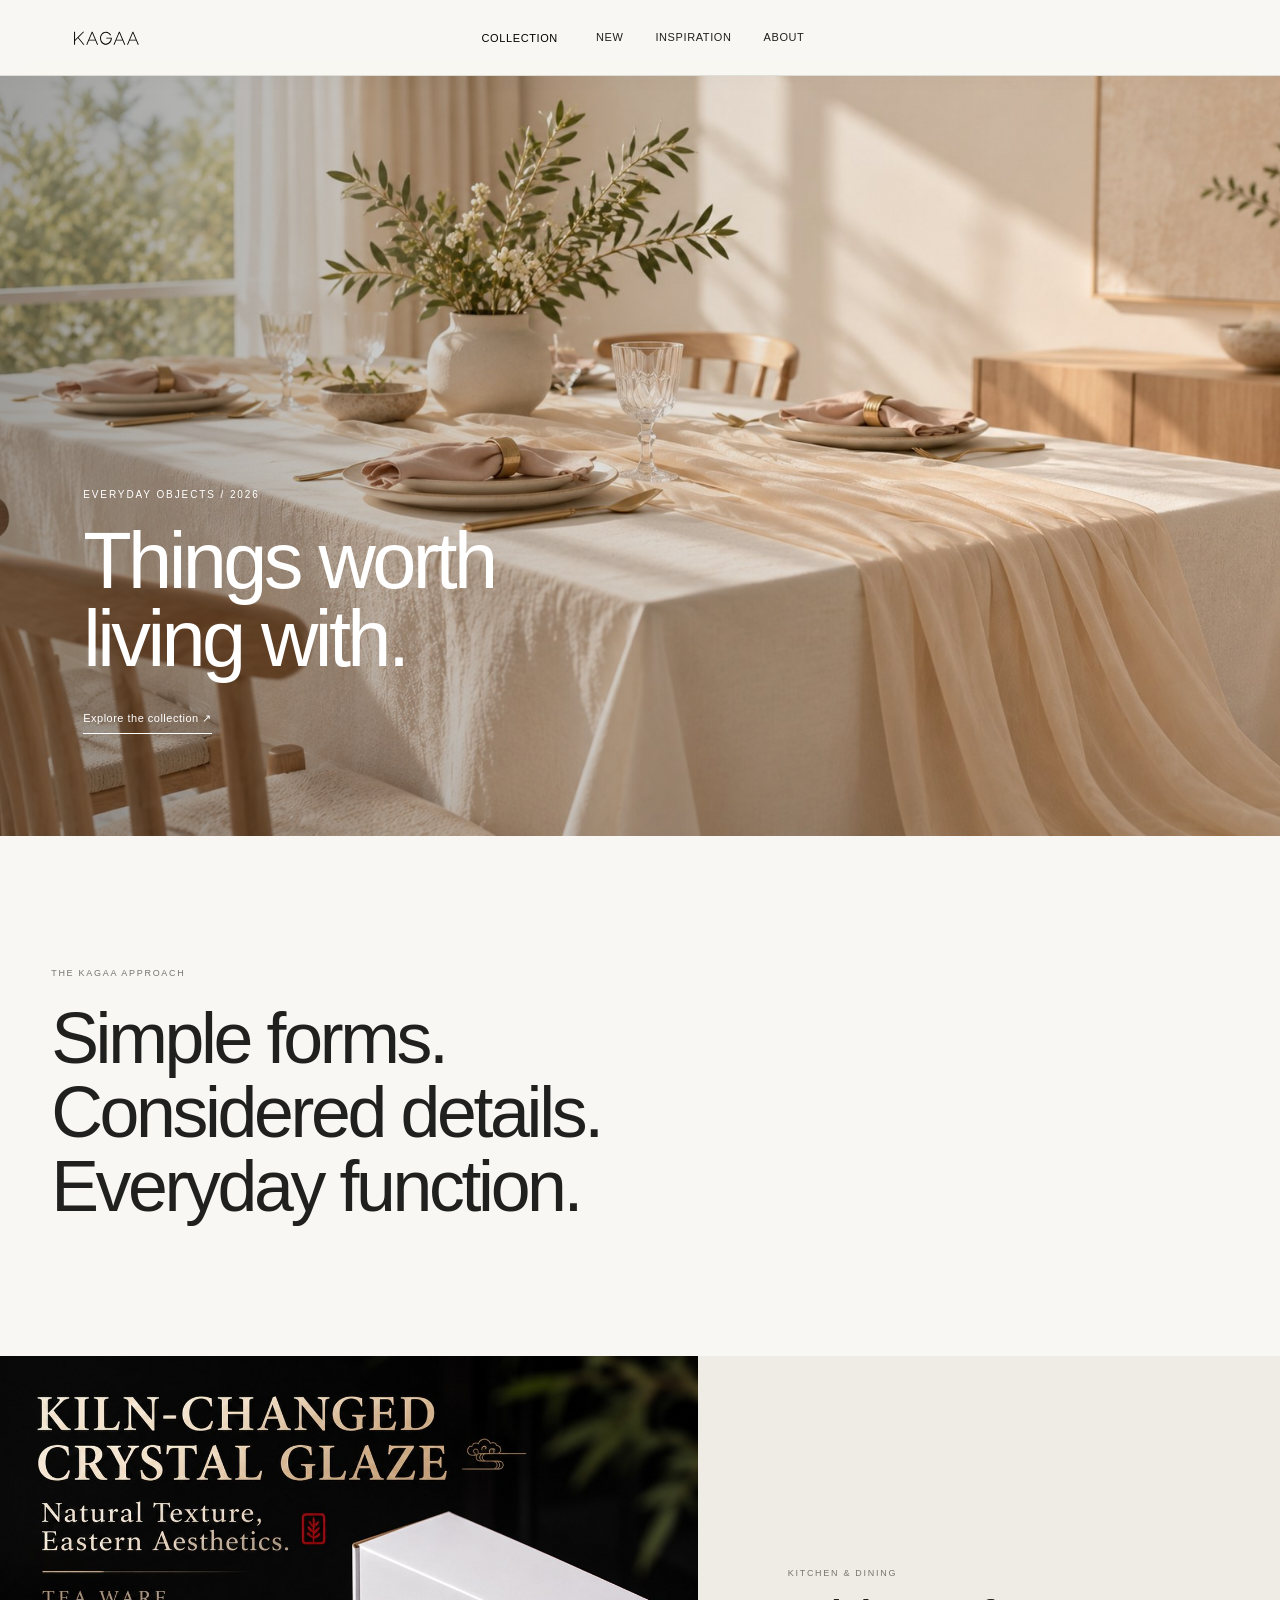
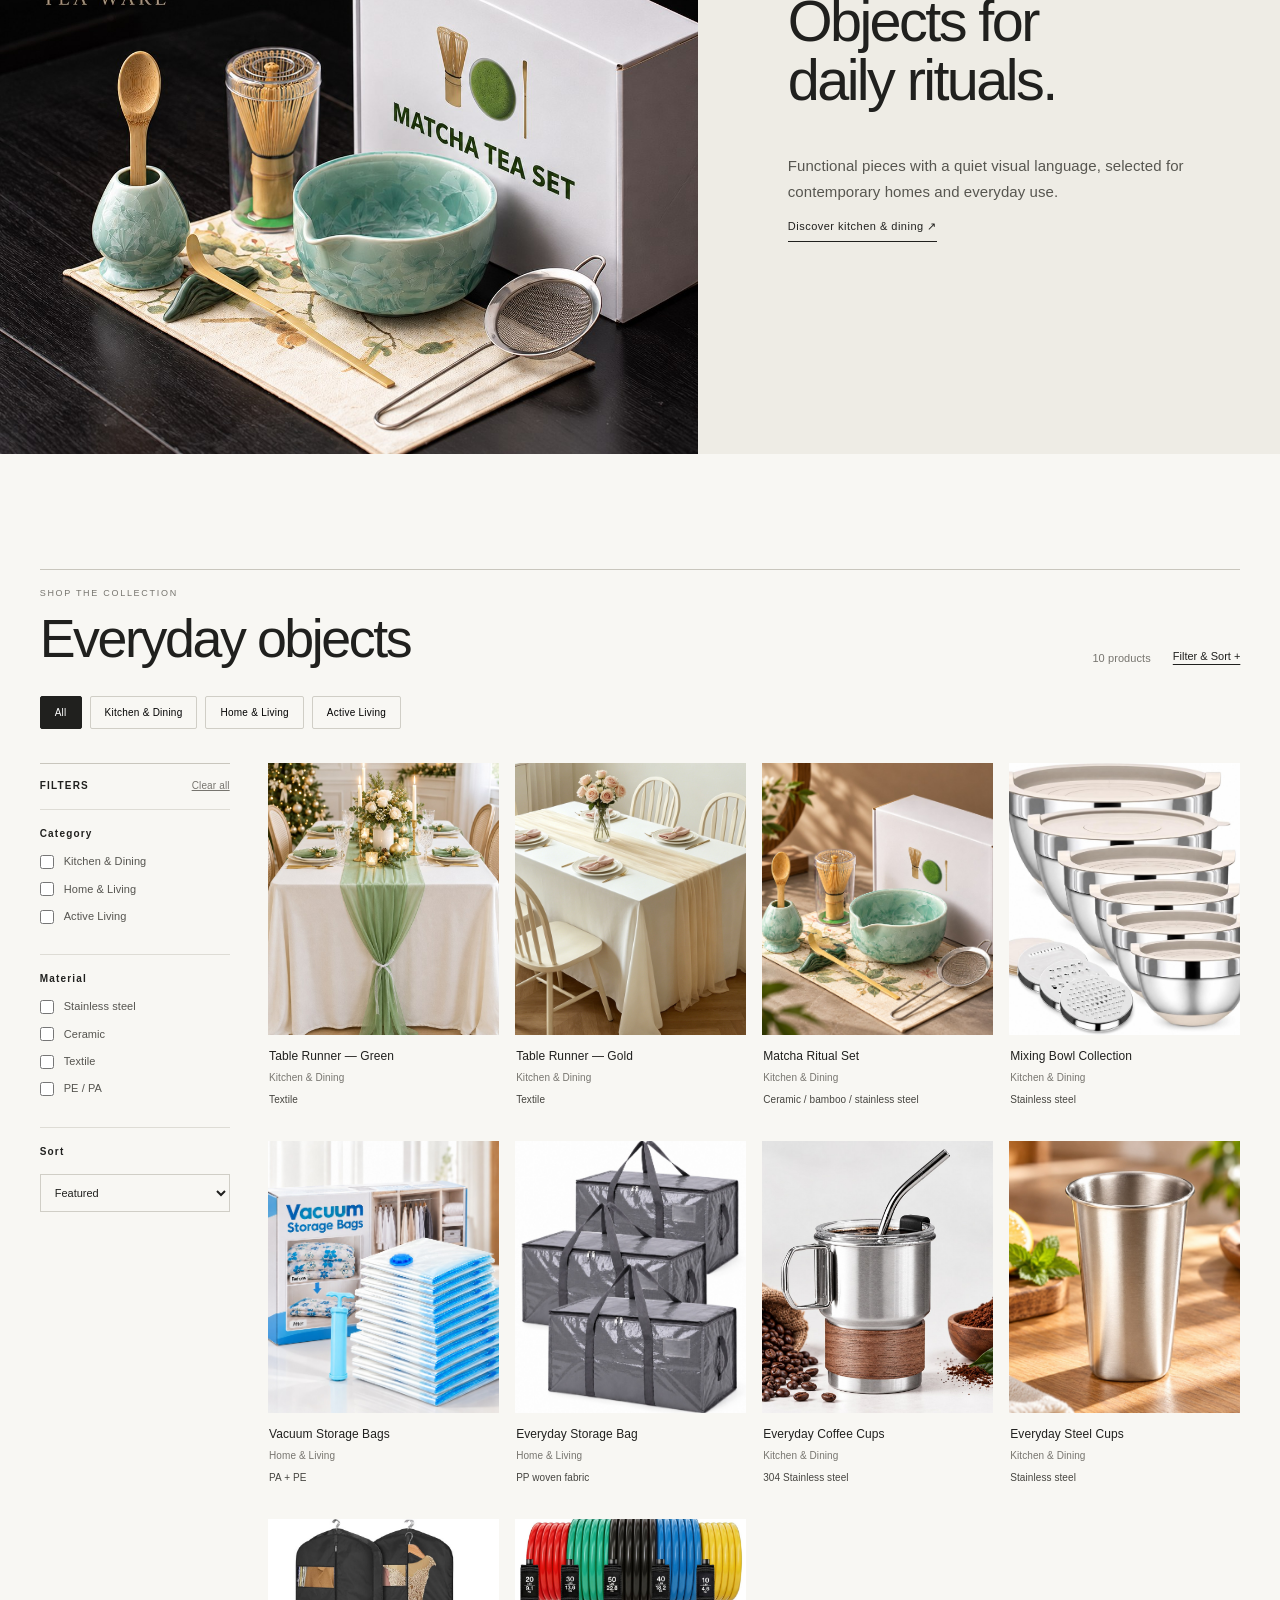
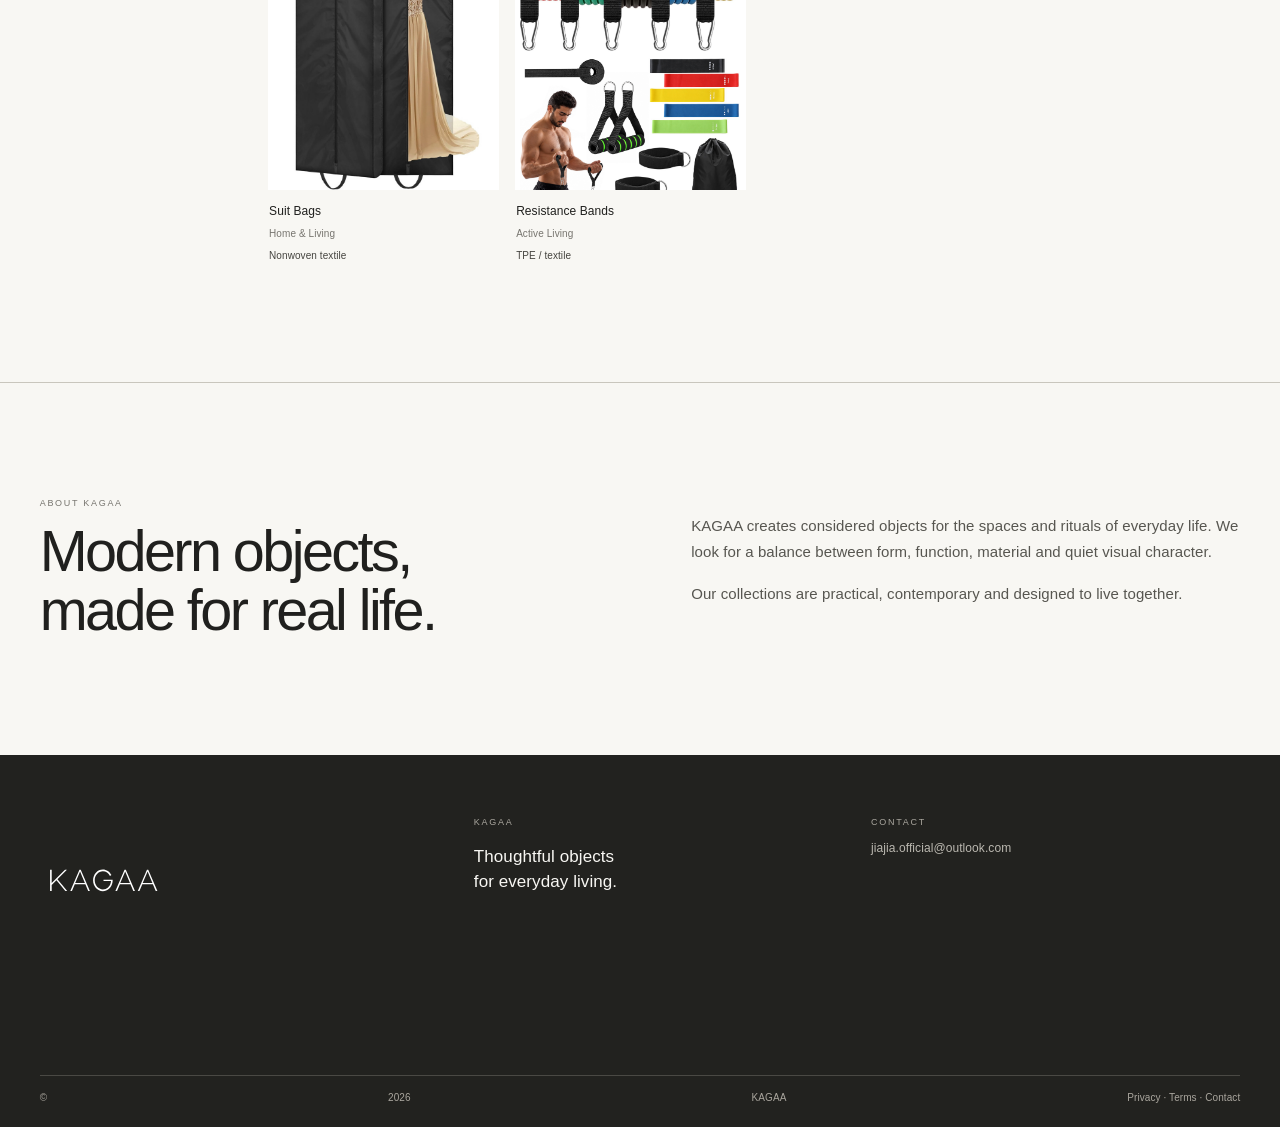
==== commit b5a1707a: "Add files via upload" ====
--- a/index.html
+++ b/index.html
@@ -1,27 +1,237 @@
 <!doctype html>
 <html lang="en">
-<head>
-<meta charset="utf-8"><meta name="viewport" content="width=device-width,initial-scale=1">
-<meta name="description" content="KAGAA — thoughtfully designed objects for everyday living.">
-<title>KAGAA — Everyday Objects</title><link rel="stylesheet" href="css/style.css">
-</head><body>
-<header class="header">
-<a class="brand" href="index.html"><img src="images/kagaa-logo.png" alt="KAGAA"></a>
-<nav><button data-menu="collection">Collection</button><a href="#catalog">New</a><a href="#inspiration">Inspiration</a><a href="#about">About</a></nav>
-<div class="tools"><button id="searchOpen">Search</button><a href="#catalog">Collection</a><button class="hamburger" id="hamburger">☰</button></div>
-</header>
-<div class="mega" id="collection"><div><small>COLLECTION</small><a href="#catalog">All objects</a><a href="#catalog">New arrivals</a></div><div><small>KITCHEN & DINING</small><a href="#catalog">Drinkware</a><a href="#catalog">Tableware</a><a href="#catalog">Coffee & Tea</a><a href="#catalog">Textiles</a></div><div><small>HOME & LIVING</small><a href="#catalog">Storage</a><a href="#catalog">Organising</a></div><div><small>ACTIVE LIVING</small><a href="#catalog">Movement</a><a href="#catalog">Training</a></div></div>
-<main>
-<section class="hero"><img src="images/table-runner.jpg" alt="KAGAA table setting"><div class="shade"></div><div class="hero-copy"><p>EVERYDAY OBJECTS / 2026</p><h1>Thoughtful objects<br>for everyday living.</h1><a href="#catalog">Explore the collection ↗</a></div></section>
-<section class="intro"><p class="eyebrow">THE KAGAA APPROACH</p><h2>Simple forms.<br>Considered details.<br>Everyday function.</h2></section>
-<section class="editorial"><img src="images/cup.jpg" alt="KAGAA drinkware"><div><p class="eyebrow">KITCHEN & DINING</p><h2>Objects for<br>daily rituals.</h2><p>Functional pieces with a quiet visual language, selected for contemporary homes and everyday use.</p><a href="#catalog">Discover kitchen & dining ↗</a></div></section>
-<section class="catalog" id="catalog"><div class="catalog-head"><div><p class="eyebrow">SHOP THE COLLECTION</p><h2>Everyday objects</h2></div><div><span id="count">8 products</span><button id="filterOpen">Filter & Sort +</button></div></div>
-<div class="categories"><button class="active" data-category="all">All</button><button data-category="Kitchen & Dining">Kitchen & Dining</button><button data-category="Home & Living">Home & Living</button><button data-category="Active Living">Active Living</button></div>
-<div class="shop"><aside id="filters"><div class="filter-head"><b>FILTERS</b><button id="filterClose">×</button></div><div class="filter-group"><b>Category</b><label><input type="checkbox"> Kitchen & Dining</label><label><input type="checkbox"> Home & Living</label><label><input type="checkbox"> Active Living</label></div><div class="filter-group"><b>Material</b><label><input type="checkbox"> Stainless steel</label><label><input type="checkbox"> Ceramic</label><label><input type="checkbox"> Textile</label><label><input type="checkbox"> PE / PA</label></div><div class="filter-group"><b>Sort</b><select id="sort"><option value="featured">Featured</option><option value="az">Name A–Z</option><option value="za">Name Z–A</option></select></div></aside><div class="grid" id="grid"></div></div></section>
-<section class="story" id="inspiration"><img src="images/matcha-set.jpg" alt="KAGAA matcha ritual"><div><p class="eyebrow">INSPIRATION / RITUAL</p><h2>The beauty<br>of useful things.</h2><p>Small rituals shape the feeling of a home. KAGAA brings a considered point of view to the objects around them.</p><a href="#about">Read the story ↗</a></div></section>
-<section class="collections"><div><img src="images/mixing-bowls.jpg"><span>Kitchen & Dining ↗</span></div><div><img src="images/storage-bag.jpg"><span>Home & Living ↗</span></div><div><img src="images/resistance-bands.webp"><span>Active Living ↗</span></div></section>
-<section class="about" id="about"><div><p class="eyebrow">ABOUT KAGAA</p><h2>Modern objects,<br>made for real life.</h2></div><div><p>KAGAA creates considered objects for the spaces and rituals of everyday life. We look for a balance between form, function, material and quiet visual character.</p><p>Our collections are practical, contemporary and designed to live together.</p></div></section>
-</main>
-<footer><div class="footer-grid"><img src="images/kagaa-logo.png"><div><p class="eyebrow">KAGAA</p><p>Thoughtful objects<br>for everyday living.</p></div><div><p class="eyebrow">CONTACT</p><a>hello@kagaa.com</a><a>Instagram</a></div><div><p class="eyebrow">NEWSLETTER</p><form><input type="email" placeholder="Email address"><button>Subscribe ↗</button></form></div></div><div class="bottom">© <span id="year"></span> KAGAA <span>Privacy · Terms · Contact</span></div></footer>
-<div class="search" id="search"><button id="searchClose">×</button><div><p class="eyebrow">SEARCH KAGAA</p><input type="search" placeholder="Search products, collections..."></div></div>
-<script src="js/main.js"></script></body></html>+  <head>
+    <meta charset="utf-8" />
+    <meta name="viewport" content="width=device-width,initial-scale=1" />
+    <meta
+      name="description"
+      content="KAGAA — thoughtfully designed objects for everyday living."
+    />
+    <title>KAGAA — Everyday Objects</title>
+    <link rel="stylesheet" href="css/style.css" />
+  </head>
+  <body>
+    <header class="header">
+      <a class="brand" href="index.html"
+        ><img src="images/KAGAA_Logo.svg" alt="KAGAA"
+      /></a>
+      <nav>
+        <button data-menu="collection">Collection</button
+        ><a href="#catalog">New</a><a href="#inspiration">Inspiration</a
+        ><a href="#about">About</a>
+      </nav>
+      <div class="tools">
+        <!-- <button id="searchOpen">Search</button> -->
+        <!-- <a href="#catalog">Collection</a
+        ><button class="hamburger" id="hamburger">☰</button> -->
+      </div>
+    </header>
+    <div class="mega" id="collection">
+      <div>
+        <small>COLLECTION</small><a href="#catalog">All objects</a
+        ><a href="#catalog">New arrivals</a>
+      </div>
+      <div>
+        <small>KITCHEN & DINING</small><a href="#catalog">Drinkware</a
+        ><a href="#catalog">Tableware</a><a href="#catalog">Coffee & Tea</a
+        ><a href="#catalog">Textiles</a>
+      </div>
+      <div>
+        <small>HOME & LIVING</small><a href="#catalog">Storage</a
+        ><a href="#catalog">Organising</a>
+      </div>
+      <div>
+        <small>ACTIVE LIVING</small><a href="#catalog">Movement</a
+        ><a href="#catalog">Training</a>
+      </div>
+    </div>
+    <main>
+      <section class="hero">
+        <img src="images/background.jpg" alt="KAGAA table setting" />
+        <div class="shade"></div>
+        <div class="hero-copy">
+          <p>EVERYDAY OBJECTS / 2026</p>
+          <h1>Things worth <br />living with.</h1>
+          <a href="#catalog">Explore the collection ↗</a>
+        </div>
+      </section>
+      <section class="intro">
+        <p class="eyebrow">THE KAGAA APPROACH</p>
+        <h2>Simple forms.<br />Considered details.<br />Everyday function.</h2>
+      </section>
+      <section class="editorial">
+        <img src="images/mocha-EN.jpg" alt="KAGAA drinkware" />
+        <div>
+          <p class="eyebrow">KITCHEN & DINING</p>
+          <h2>Objects for<br />daily rituals.</h2>
+          <p>
+            Functional pieces with a quiet visual language, selected for
+            contemporary homes and everyday use.
+          </p>
+          <a href="#catalog">Discover kitchen & dining ↗</a>
+        </div>
+      </section>
+      <section class="catalog" id="catalog">
+        <div class="catalog-head">
+          <div>
+            <p class="eyebrow">SHOP THE COLLECTION</p>
+            <h2>Everyday objects</h2>
+          </div>
+          <div>
+            <span id="count">8 products</span
+            ><button id="filterOpen">Filter & Sort +</button>
+          </div>
+        </div>
+        <div class="categories">
+          <button class="active" data-category="all">All</button
+          ><button data-category="Kitchen & Dining">Kitchen & Dining</button
+          ><button data-category="Home & Living">Home & Living</button
+          ><button data-category="Active Living">Active Living</button>
+        </div>
+        <div class="shop">
+          <aside id="filters">
+            <div class="filter-head">
+              <b>FILTERS</b><button id="filterClose">×</button>
+            </div>
+            <div class="filter-group">
+              <b>Category</b
+              ><label
+                ><input
+                  type="checkbox"
+                  data-filter="category"
+                  value="Kitchen & Dining"
+                />
+                Kitchen & Dining</label
+              ><label
+                ><input
+                  type="checkbox"
+                  data-filter="category"
+                  value="Home & Living"
+                />
+                Home & Living</label
+              ><label
+                ><input
+                  type="checkbox"
+                  data-filter="category"
+                  value="Active Living"
+                />
+                Active Living</label
+              >
+            </div>
+            <div class="filter-group">
+              <b>Material</b
+              ><label
+                ><input
+                  type="checkbox"
+                  data-filter="material"
+                  value="Stainless steel"
+                />
+                Stainless steel</label
+              ><label
+                ><input
+                  type="checkbox"
+                  data-filter="material"
+                  value="Ceramic"
+                />
+                Ceramic</label
+              ><label
+                ><input
+                  type="checkbox"
+                  data-filter="material"
+                  value="Textile"
+                />
+                Textile</label
+              ><label
+                ><input
+                  type="checkbox"
+                  data-filter="material"
+                  value="PE / PA"
+                />
+                PE / PA</label
+              >
+            </div>
+            <div class="filter-group">
+              <b>Sort</b
+              ><select id="sort">
+                <option value="featured">Featured</option>
+                <option value="az">Name A–Z</option>
+                <option value="za">Name Z–A</option>
+              </select>
+            </div>
+          </aside>
+          <div class="grid" id="grid"></div>
+        </div>
+      </section>
+      <!-- <section class="story" id="inspiration">
+        <img src="images/matcha-set.jpg" alt="KAGAA matcha ritual" />
+        <div>
+          <p class="eyebrow">INSPIRATION / RITUAL</p>
+          <h2>The beauty<br />of useful things.</h2>
+          <p>
+            Small rituals shape the feeling of a home. KAGAA brings a considered
+            point of view to the objects around them.
+          </p>
+          <a href="#about">Read the story ↗</a>
+        </div>
+      </section> -->
+      <!-- <section class="collections">
+        <div>
+          <img src="images/mixing-bowls.jpg" /><span>Kitchen & Dining ↗</span>
+        </div>
+        <div><img src="images/save-bag.jpg" /><span>Home & Living ↗</span></div>
+        <div>
+          <img src="images/resistance-bands.webp" /><span>Active Living ↗</span>
+        </div>
+      </section> -->
+      <section class="about" id="about">
+        <div>
+          <p class="eyebrow">ABOUT KAGAA</p>
+          <h2>Modern objects,<br />made for real life.</h2>
+        </div>
+        <div>
+          <p>
+            KAGAA creates considered objects for the spaces and rituals of
+            everyday life. We look for a balance between form, function,
+            material and quiet visual character.
+          </p>
+          <p>
+            Our collections are practical, contemporary and designed to live
+            together.
+          </p>
+        </div>
+      </section>
+    </main>
+    <footer>
+      <div class="footer-grid">
+        <img src="images/KAGAA_Logo.svg" />
+        <div>
+          <p class="eyebrow">KAGAA</p>
+          <p>Thoughtful objects<br />for everyday living.</p>
+        </div>
+        <div>
+          <p class="eyebrow">CONTACT</p>
+          <a>jiajia.official@outlook.com</a>
+        </div>
+        <!-- <div>
+          <p class="eyebrow">NEWSLETTER</p>
+          <form>
+            <input type="email" placeholder="Email address" /><button>
+              Subscribe ↗
+            </button>
+          </form>
+        </div> -->
+      </div>
+      <div class="bottom">
+        © <span id="year"></span> KAGAA <span>Privacy · Terms · Contact</span>
+      </div>
+    </footer>
+    <div class="search" id="search">
+      <button id="searchClose">×</button>
+      <div>
+        <p class="eyebrow">SEARCH KAGAA</p>
+        <input type="search" placeholder="Search products, collections..." />
+      </div>
+    </div>
+    <script src="js/main.js"></script>
+  </body>
+</html>
--- a/css/style.css
+++ b/css/style.css
@@ -1,4 +1,1370 @@
-*{box-sizing:border-box}:root{--bg:#f5f3ee;--ink:#181817;--muted:#77736c;--line:#d8d4ca;--soft:#e9e5dc;--max:1500px}html{scroll-behavior:smooth}body{margin:0;background:var(--bg);color:var(--ink);font-family:Arial,Helvetica,sans-serif}a{text-decoration:none;color:inherit}button,input,select{font:inherit}.header{height:74px;position:fixed;inset:0 0 auto;z-index:30;display:grid;grid-template-columns:1fr auto 1fr;align-items:center;padding:0 28px;background:#f5f3eef2;backdrop-filter:blur(10px);border-bottom:1px solid var(--line)}.brand img{width:145px}.header nav{display:flex;gap:30px}.header nav a,.header nav button,.tools a,.tools button{border:0;background:none;font-size:12px;cursor:pointer}.tools{justify-self:end;display:flex;gap:20px}.hamburger{display:none}.mega{position:fixed;z-index:29;top:74px;left:0;right:0;background:var(--bg);border-bottom:1px solid var(--line);display:grid;grid-template-columns:repeat(4,1fr);gap:30px;padding:38px 28px 45px;transform:translateY(-110%);transition:.35s}.mega.open{transform:none}.mega small,.eyebrow{font-size:10px;letter-spacing:.16em;color:var(--muted);display:block;margin:0 0 14px}.mega a{display:block;margin:9px 0;font-size:13px}main{padding-top:74px}.hero{height:calc(100vh - 74px);min-height:620px;position:relative}.hero>img{width:100%;height:100%;object-fit:cover}.shade{position:absolute;inset:0;background:linear-gradient(90deg,#0006,transparent 70%)}.hero-copy{position:absolute;left:6vw;bottom:8vw;color:#fff}.hero-copy p{font-size:10px;letter-spacing:.16em}.hero h1{font-size:clamp(48px,7vw,105px);font-weight:400;line-height:.93;letter-spacing:-.055em;margin:0 0 32px}.hero a,.editorial a,.story a,.back-link{font-size:13px;border-bottom:1px solid;padding-bottom:7px}.intro{max-width:var(--max);min-height:66vh;margin:auto;padding:130px 28px;display:flex;flex-direction:column;justify-content:center}.intro h2{font-size:clamp(45px,6vw,86px);font-weight:400;line-height:.98;letter-spacing:-.05em;margin:0}.editorial{display:grid;grid-template-columns:1.45fr 1fr;min-height:720px;background:var(--soft)}.editorial img{width:100%;height:100%;object-fit:cover}.editorial>div{padding:9vw 7vw;display:flex;flex-direction:column;justify-content:center}.editorial h2,.story h2,.about h2{font-size:clamp(44px,5vw,76px);font-weight:400;line-height:.96;letter-spacing:-.05em;margin:0 0 28px}.editorial p:not(.eyebrow),.story p:not(.eyebrow),.about>div:last-child{font-size:17px;line-height:1.5;max-width:520px}.catalog{max-width:var(--max);margin:auto;padding:120px 28px}.catalog-head{display:flex;justify-content:space-between;align-items:end;border-top:1px solid var(--line);padding-top:13px}.catalog-head h2{font-size:clamp(38px,4vw,60px);font-weight:400;margin:0}.catalog-head button{border:0;background:none;text-decoration:underline;cursor:pointer;margin-left:22px}.categories{display:flex;gap:9px;flex-wrap:wrap;margin:32px 0}.categories button{border:1px solid var(--line);background:none;border-radius:30px;padding:9px 14px;font-size:12px;cursor:pointer}.categories button.active,.categories button:hover{background:var(--ink);color:var(--bg)}.shop{display:grid;grid-template-columns:210px 1fr;gap:28px}.filter-head{border-top:1px solid var(--line);padding-top:12px;margin-bottom:20px}.filter-head button{display:none;float:right;border:0;background:none;font-size:24px}.filter-group{border-top:1px solid var(--line);padding:14px 0}.filter-group b{display:block;margin-bottom:12px;font-size:12px}.filter-group label{display:block;margin:10px 0;color:#5d5a54;font-size:12px}.filter-group select{width:100%;background:none;border:1px solid var(--line);padding:9px}.grid{display:grid;grid-template-columns:repeat(4,1fr);gap:18px 13px}.card img{width:100%;aspect-ratio:4/5;object-fit:cover;display:block}.info{padding:11px 0}.name{font-size:13px;margin:0 0 4px}.cat,.price{font-size:11px;color:var(--muted);margin:0}.price{margin-top:8px;color:var(--ink)}.story{display:grid;grid-template-columns:1.5fr 1fr;min-height:680px;background:#e8e4db}.story img{width:100%;height:100%;object-fit:cover}.story>div{padding:9vw 7vw;display:flex;flex-direction:column;justify-content:center}.collections{max-width:var(--max);margin:auto;padding:120px 28px;display:grid;grid-template-columns:repeat(3,1fr);gap:14px}.collections img{width:100%;aspect-ratio:4/5;object-fit:cover}.collections span{display:block;padding-top:12px;font-size:13px}.about{max-width:var(--max);margin:auto;border-top:1px solid var(--line);padding:120px 28px;display:grid;grid-template-columns:1fr 1fr;gap:12vw}.about h2{margin:0}.about>div:last-child{margin:0}footer{background:#171716;color:var(--bg);padding:70px 28px 25px}.footer-grid{max-width:var(--max);margin:auto;display:grid;grid-template-columns:1fr 1fr 1fr 1.2fr;gap:30px;min-height:260px}.footer-grid>img{width:145px;filter:invert(1)}.footer-grid p:not(.eyebrow){font-size:20px}.footer-grid a{display:block;margin:9px 0;color:#bbb8b0}.footer-grid form{display:flex;border-bottom:1px solid #5c5952}.footer-grid input{flex:1;background:none;border:0;outline:0;color:#fff;padding:12px 0}.footer-grid button{background:none;border:0;color:#fff}.bottom{max-width:var(--max);margin:70px auto 0;border-top:1px solid #45433e;padding-top:16px;color:#aaa69e;font-size:10px;display:flex;justify-content:space-between}.search{position:fixed;inset:0;z-index:60;background:#f5f3eefc;display:flex;align-items:center;justify-content:center;opacity:0;pointer-events:none;transition:.2s}.search.open{opacity:1;pointer-events:auto}.search>div{width:min(800px,80vw)}.search>button{position:absolute;right:25px;top:10px;border:0;background:none;font-size:42px}.search input{width:100%;font-size:clamp(32px,5vw,68px);background:none;border:0;border-bottom:1px solid;padding:10px;outline:0}
-.product-page{max-width:1500px;margin:auto;padding:118px 28px 0}.breadcrumbs{font-size:11px;color:var(--muted);display:flex;gap:9px;margin-bottom:24px}.product-detail{display:grid;grid-template-columns:minmax(0,1.25fr) minmax(360px,.75fr);min-height:720px;gap:0}.product-gallery{display:grid;grid-template-columns:92px minmax(0,1fr);gap:18px;min-width:0}.thumbs{display:flex;flex-direction:column;gap:12px;padding-top:2px}.thumb{width:82px;height:104px;border:1px solid transparent;background:#e9e5dc;padding:0;cursor:pointer;overflow:hidden}.thumb.active{border-color:var(--ink)}.thumb img{width:100%;height:100%;object-fit:cover;display:block}.main-image-wrap{position:relative;min-width:0;background:#ebe8e1;overflow:hidden;aspect-ratio:1/1}.main-image{width:100%;height:100%;display:block;object-fit:cover;transition:opacity .18s ease,transform .3s ease}.main-image.is-changing{opacity:.65}.gallery-arrow{position:absolute;top:50%;transform:translateY(-50%);width:56px;height:56px;border:0;border-radius:50%;background:#f5f3eee8;color:var(--ink);font-size:27px;line-height:1;cursor:pointer;display:grid;place-items:center;box-shadow:0 2px 12px #00000012}.gallery-arrow:hover{background:#fff}.gallery-prev{left:22px}.gallery-next{right:22px}.gallery-counter{position:absolute;bottom:16px;right:18px;background:#181817c9;color:#fff;padding:6px 9px;font-size:10px;letter-spacing:.08em}.product-copy{padding:5vw 6vw;display:flex;flex-direction:column;justify-content:center}.product-copy h1{font-size:clamp(42px,5vw,76px);font-weight:400;line-height:.95;letter-spacing:-.05em;margin:0 0 28px}.lead{font-size:18px;line-height:1.5;max-width:520px}.spec-list{border-top:1px solid var(--line);margin-top:30px}.spec-list div{display:flex;justify-content:space-between;border-bottom:1px solid var(--line);padding:14px 0;font-size:12px}.spec-list span{color:var(--muted)}.spec-list b{font-weight:400;text-align:right;max-width:60%}.product-note{margin-top:45px}.product-note p:last-child{font-size:13px;line-height:1.55;color:#5f5c56;max-width:480px}.back-link{align-self:flex-start;margin-top:25px;font-size:13px;border-bottom:1px solid;padding-bottom:7px}.detail-bottom{padding:150px 0;border-top:1px solid var(--line);margin-top:120px}.detail-bottom h2{font-size:clamp(44px,6vw,85px);font-weight:400;line-height:.96;letter-spacing:-.05em;margin:0}
-@media(max-width:1000px){.product-page{padding:100px 18px 0}.product-detail{grid-template-columns:1fr}.product-gallery{grid-template-columns:80px minmax(0,1fr)}.main-image-wrap{aspect-ratio:1/1}.product-copy{padding:70px 0}.detail-bottom{margin-top:60px;padding:90px 0}}
-@media(max-width:650px){.product-gallery{grid-template-columns:64px minmax(0,1fr);gap:10px}.thumb{width:58px;height:74px}.gallery-arrow{width:44px;height:44px;font-size:21px}.gallery-prev{left:10px}.gallery-next{right:10px}.product-copy h1{font-size:48px}.detail-bottom h2{font-size:48px}}
+* {
+  box-sizing: border-box;
+}
+:root {
+  --bg: #f5f3ee;
+  --ink: #181817;
+  --muted: #77736c;
+  --line: #d8d4ca;
+  --soft: #e9e5dc;
+  --max: 1500px;
+}
+html {
+  scroll-behavior: smooth;
+}
+body {
+  margin: 0;
+  background: var(--bg);
+  color: var(--ink);
+  font-family: Arial, Helvetica, sans-serif;
+}
+a {
+  text-decoration: none;
+  color: inherit;
+}
+button,
+input,
+select {
+  font: inherit;
+}
+.header {
+  height: 74px;
+  position: fixed;
+  inset: 0 0 auto;
+  z-index: 30;
+  display: grid;
+  grid-template-columns: 1fr auto 1fr;
+  align-items: center;
+  padding: 0 28px;
+  background: #f5f3eef2;
+  backdrop-filter: blur(10px);
+  border-bottom: 1px solid var(--line);
+}
+.brand img {
+  width: 145px;
+  height: 76px;
+}
+.header nav {
+  display: flex;
+  gap: 30px;
+}
+.header nav a,
+.header nav button,
+.tools a,
+.tools button {
+  border: 0;
+  background: none;
+  font-size: 12px;
+  cursor: pointer;
+}
+.tools {
+  justify-self: end;
+  display: flex;
+  gap: 20px;
+}
+.hamburger {
+  display: none;
+}
+.mega {
+  position: fixed;
+  z-index: 29;
+  top: 74px;
+  left: 0;
+  right: 0;
+  background: var(--bg);
+  border-bottom: 1px solid var(--line);
+  display: grid;
+  grid-template-columns: repeat(4, 1fr);
+  gap: 30px;
+  padding: 38px 28px 45px;
+  transform: translateY(-110%);
+  transition: 0.35s;
+}
+.mega.open {
+  transform: none;
+}
+.mega small,
+.eyebrow {
+  font-size: 10px;
+  letter-spacing: 0.16em;
+  color: var(--muted);
+  display: block;
+  margin: 0 0 14px;
+}
+.mega a {
+  display: block;
+  margin: 9px 0;
+  font-size: 13px;
+}
+main {
+  padding-top: 74px;
+}
+.hero {
+  height: calc(100vh - 74px);
+  min-height: 620px;
+  position: relative;
+}
+.hero > img {
+  width: 100%;
+  height: 100%;
+  object-fit: cover;
+}
+.shade {
+  position: absolute;
+  inset: 0;
+  background: linear-gradient(90deg, #0006, transparent 70%);
+}
+.hero-copy {
+  position: absolute;
+  left: 6vw;
+  bottom: 8vw;
+  color: #fff;
+}
+.hero-copy p {
+  font-size: 10px;
+  letter-spacing: 0.16em;
+}
+.hero h1 {
+  font-size: clamp(48px, 6vw, 105px);
+  font-weight: 400;
+  line-height: 0.93;
+  letter-spacing: -0.055em;
+  margin: 0 0 32px;
+  opacity: 0.7;
+}
+.hero a,
+.editorial a,
+.story a,
+.back-link {
+  font-size: 13px;
+  border-bottom: 1px solid;
+  padding-bottom: 7px;
+}
+.intro {
+  max-width: var(--max);
+  min-height: 66vh;
+  margin: auto;
+  padding: 130px 28px;
+  display: flex;
+  flex-direction: column;
+  justify-content: center;
+}
+.intro h2 {
+  font-size: clamp(45px, 6vw, 86px);
+  font-weight: 400;
+  line-height: 0.98;
+  letter-spacing: -0.05em;
+  margin: 0;
+}
+.editorial {
+  display: grid;
+  grid-template-columns: 1.45fr 1fr;
+  min-height: 720px;
+  background: var(--soft);
+}
+.editorial img {
+  width: 100%;
+  height: 100%;
+  object-fit: cover;
+}
+.editorial > div {
+  padding: 9vw 7vw;
+  display: flex;
+  flex-direction: column;
+  justify-content: center;
+}
+.editorial h2,
+.story h2,
+.about h2 {
+  font-size: clamp(44px, 5vw, 76px);
+  font-weight: 400;
+  line-height: 0.96;
+  letter-spacing: -0.05em;
+  margin: 0 0 28px;
+  font-family: sans-serif;
+}
+.editorial p:not(.eyebrow),
+.story p:not(.eyebrow),
+.about > div:last-child {
+  font-size: 17px;
+  line-height: 1.5;
+  max-width: 520px;
+}
+.catalog {
+  max-width: var(--max);
+  margin: auto;
+  padding: 120px 28px;
+}
+.catalog-head {
+  display: flex;
+  justify-content: space-between;
+  align-items: end;
+  border-top: 1px solid var(--line);
+  padding-top: 13px;
+}
+.catalog-head h2 {
+  font-size: clamp(38px, 4vw, 60px);
+  font-weight: 400;
+  margin: 0;
+}
+.catalog-head button {
+  border: 0;
+  background: none;
+  text-decoration: underline;
+  cursor: pointer;
+  margin-left: 22px;
+}
+.categories {
+  display: flex;
+  gap: 9px;
+  flex-wrap: wrap;
+  margin: 32px 0;
+}
+.categories button {
+  border: 1px solid var(--line);
+  background: none;
+  border-radius: 30px;
+  padding: 9px 14px;
+  font-size: 12px;
+  cursor: pointer;
+}
+.categories button.active,
+.categories button:hover {
+  background: var(--ink);
+  color: var(--bg);
+}
+.shop {
+  display: grid;
+  grid-template-columns: 200px 1fr;
+  gap: 20px;
+}
+.filter-head {
+  border-top: 1px solid var(--line);
+  padding-top: 12px;
+  margin-bottom: 20px;
+}
+.filter-head button {
+  display: none;
+  float: right;
+  border: 0;
+  background: none;
+  font-size: 24px;
+}
+.filter-group {
+  border-top: 1px solid var(--line);
+  padding: 14px 0;
+}
+.filter-group b {
+  display: block;
+  margin-bottom: 12px;
+  font-size: 12px;
+}
+.filter-group label {
+  display: block;
+  margin: 10px 0;
+  color: #5d5a54;
+  font-size: 12px;
+}
+.filter-group select {
+  width: 100%;
+  background: none;
+  border: 1px solid var(--line);
+  padding: 9px;
+}
+.grid {
+  display: grid;
+  grid-template-columns: repeat(4, 1fr);
+  gap: 18px 13px;
+}
+.card img {
+  width: 100%;
+  aspect-ratio: 4/5;
+  object-fit: cover;
+  display: block;
+}
+.info {
+  padding: 11px 0;
+}
+.name {
+  font-size: 13px;
+  margin: 0 0 4px;
+}
+.cat,
+.price {
+  font-size: 11px;
+  color: var(--muted);
+  margin: 0;
+}
+.price {
+  margin-top: 8px;
+  color: var(--ink);
+}
+.story {
+  display: grid;
+  grid-template-columns: 1.5fr 1fr;
+  min-height: 680px;
+  background: #e8e4db;
+}
+.story img {
+  width: 100%;
+  height: 100%;
+  object-fit: cover;
+}
+.story > div {
+  padding: 9vw 7vw;
+  display: flex;
+  flex-direction: column;
+  justify-content: center;
+}
+.collections {
+  max-width: var(--max);
+  margin: auto;
+  padding: 120px 28px;
+  display: grid;
+  grid-template-columns: repeat(3, 1fr);
+  gap: 14px;
+}
+.collections img {
+  width: 100%;
+  aspect-ratio: 4/5;
+  object-fit: cover;
+}
+.collections span {
+  display: block;
+  padding-top: 12px;
+  font-size: 13px;
+}
+.about {
+  max-width: var(--max);
+  margin: auto;
+  border-top: 1px solid var(--line);
+  padding: 120px 28px;
+  display: grid;
+  grid-template-columns: 1fr 1fr;
+  gap: 12vw;
+}
+.about h2 {
+  margin: 0;
+}
+.about > div:last-child {
+  margin: 0;
+}
+footer {
+  background: #171716;
+  color: var(--bg);
+  padding: 70px 28px 25px;
+}
+.footer-grid {
+  max-width: var(--max);
+  margin: auto;
+  display: grid;
+  grid-template-columns: 1fr 1fr 1fr 1.2fr;
+  gap: 30px;
+  min-height: 260px;
+}
+.footer-grid > img {
+  width: 145px;
+  filter: invert(1);
+}
+.footer-grid p:not(.eyebrow) {
+  font-size: 20px;
+}
+.footer-grid a {
+  display: block;
+  margin: 9px 0;
+  color: #bbb8b0;
+}
+.footer-grid form {
+  display: flex;
+  border-bottom: 1px solid #5c5952;
+}
+.footer-grid input {
+  flex: 1;
+  background: none;
+  border: 0;
+  outline: 0;
+  color: #fff;
+  padding: 12px 0;
+}
+.footer-grid button {
+  background: none;
+  border: 0;
+  color: #fff;
+}
+.bottom {
+  max-width: var(--max);
+  margin: 70px auto 0;
+  border-top: 1px solid #45433e;
+  padding-top: 16px;
+  color: #aaa69e;
+  font-size: 10px;
+  display: flex;
+  justify-content: space-between;
+}
+.search {
+  position: fixed;
+  inset: 0;
+  z-index: 60;
+  background: #f5f3eefc;
+  display: flex;
+  align-items: center;
+  justify-content: center;
+  opacity: 0;
+  pointer-events: none;
+  transition: 0.2s;
+}
+.search.open {
+  opacity: 1;
+  pointer-events: auto;
+}
+.search > div {
+  width: min(800px, 80vw);
+}
+.search > button {
+  position: absolute;
+  right: 25px;
+  top: 10px;
+  border: 0;
+  background: none;
+  font-size: 42px;
+}
+.search input {
+  width: 100%;
+  font-size: clamp(32px, 5vw, 68px);
+  background: none;
+  border: 0;
+  border-bottom: 1px solid;
+  padding: 10px;
+  outline: 0;
+}
+.product-page {
+  max-width: 1500px;
+  margin: auto;
+  padding: 118px 28px 0;
+}
+.breadcrumbs {
+  font-size: 11px;
+  color: var(--muted);
+  display: flex;
+  gap: 9px;
+  margin-bottom: 24px;
+}
+.product-detail {
+  display: grid;
+  grid-template-columns: minmax(0, 1.25fr) minmax(360px, 0.75fr);
+  min-height: 720px;
+  gap: 0;
+}
+.product-gallery {
+  display: grid;
+  grid-template-columns: 92px minmax(0, 1fr);
+  gap: 18px;
+  min-width: 0;
+}
+.thumbs {
+  display: flex;
+  flex-direction: column;
+  gap: 12px;
+  padding-top: 2px;
+}
+.thumb {
+  width: 82px;
+  height: 104px;
+  border: 1px solid transparent;
+  background: #e9e5dc;
+  padding: 0;
+  cursor: pointer;
+  overflow: hidden;
+}
+.thumb.active {
+  border-color: var(--ink);
+}
+.thumb img {
+  width: 100%;
+  height: 100%;
+  object-fit: cover;
+  display: block;
+}
+.main-image-wrap {
+  position: relative;
+  min-width: 0;
+  background: #ebe8e1;
+  overflow: hidden;
+  aspect-ratio: 1/1;
+}
+.main-image {
+  width: 100%;
+  height: 100%;
+  display: block;
+  /* object-fit: cover; */
+  transition:
+    opacity 0.18s ease,
+    transform 0.3s ease;
+}
+.main-image.is-changing {
+  /* opacity: 0.65; */
+}
+.gallery-arrow {
+  position: absolute;
+  top: 50%;
+  transform: translateY(-50%);
+  width: 56px;
+  height: 56px;
+  border: 0;
+  border-radius: 50%;
+  background: #f5f3eee8;
+  color: var(--ink);
+  font-size: 27px;
+  line-height: 1;
+  cursor: pointer;
+  display: grid;
+  place-items: center;
+  box-shadow: 0 2px 12px #00000012;
+}
+.gallery-arrow:hover {
+  background: #fff;
+}
+.gallery-prev {
+  left: 22px;
+}
+.gallery-next {
+  right: 22px;
+}
+.gallery-counter {
+  position: absolute;
+  bottom: 16px;
+  right: 18px;
+  background: #181817c9;
+  color: #fff;
+  padding: 6px 9px;
+  font-size: 10px;
+  letter-spacing: 0.08em;
+}
+.product-copy {
+  padding: 5vw 6vw;
+  display: flex;
+  flex-direction: column;
+  justify-content: center;
+}
+.product-copy h1 {
+  font-size: clamp(42px, 5vw, 76px);
+  font-weight: 400;
+  line-height: 0.95;
+  letter-spacing: -0.05em;
+  margin: 0 0 28px;
+}
+.lead {
+  font-size: 18px;
+  line-height: 1.5;
+  max-width: 520px;
+}
+.spec-list {
+  border-top: 1px solid var(--line);
+  margin-top: 30px;
+}
+.spec-list div {
+  display: flex;
+  justify-content: space-between;
+  border-bottom: 1px solid var(--line);
+  padding: 14px 0;
+  font-size: 12px;
+}
+.spec-list span {
+  color: var(--muted);
+}
+.spec-list b {
+  font-weight: 400;
+  text-align: right;
+  max-width: 60%;
+}
+.product-note {
+  margin-top: 45px;
+}
+.product-note p:last-child {
+  font-size: 13px;
+  line-height: 1.55;
+  color: #5f5c56;
+  max-width: 480px;
+}
+.back-link {
+  align-self: flex-start;
+  margin-top: 25px;
+  font-size: 13px;
+  border-bottom: 1px solid;
+  padding-bottom: 7px;
+}
+.detail-bottom {
+  padding: 150px 0;
+  border-top: 1px solid var(--line);
+  margin-top: 120px;
+}
+.detail-bottom h2 {
+  font-size: clamp(44px, 6vw, 85px);
+  font-weight: 400;
+  line-height: 0.96;
+  letter-spacing: -0.05em;
+  margin: 0;
+}
+@media (max-width: 1000px) {
+  .product-page {
+    padding: 100px 18px 0;
+  }
+  .product-detail {
+    grid-template-columns: 1fr;
+  }
+  .product-gallery {
+    grid-template-columns: 80px minmax(0, 1fr);
+  }
+  .main-image-wrap {
+    aspect-ratio: 1/1;
+  }
+  .product-copy {
+    padding: 70px 0;
+  }
+  .detail-bottom {
+    margin-top: 60px;
+    padding: 90px 0;
+  }
+}
+@media (max-width: 650px) {
+  .product-gallery {
+    grid-template-columns: 64px minmax(0, 1fr);
+    gap: 10px;
+  }
+  .thumb {
+    width: 58px;
+    height: 74px;
+  }
+  .gallery-arrow {
+    width: 44px;
+    height: 44px;
+    font-size: 21px;
+  }
+  .gallery-prev {
+    left: 10px;
+  }
+  .gallery-next {
+    right: 10px;
+  }
+  .product-copy h1 {
+    font-size: 48px;
+  }
+  .detail-bottom h2 {
+    font-size: 48px;
+  }
+}
+
+/* Functional catalogue filters */
+.filter-head {
+  display: flex;
+  align-items: center;
+  gap: 12px;
+}
+.filter-head b {
+  margin-right: auto;
+}
+.filter-head .clear-filters {
+  display: inline-block;
+  float: none;
+  border: 0;
+  background: transparent;
+  padding: 2px 0;
+  color: var(--muted);
+  font: inherit;
+  font-size: 11px;
+  text-decoration: underline;
+  cursor: pointer;
+}
+.filter-group label {
+  cursor: pointer;
+  display: flex;
+  align-items: center;
+  gap: 9px;
+}
+.filter-group input[type="checkbox"] {
+  accent-color: var(--ink);
+  width: 14px;
+  height: 14px;
+  margin: 0;
+  flex: 0 0 auto;
+  cursor: pointer;
+}
+.empty-state {
+  grid-column: 1 / -1;
+  padding: 48px 20px;
+  background: var(--soft);
+  text-align: center;
+}
+.empty-state p {
+  margin: 0 0 14px;
+  font-size: 14px;
+}
+.empty-state button {
+  border: 1px solid var(--ink);
+  background: var(--ink);
+  color: var(--bg);
+  padding: 10px 16px;
+  cursor: pointer;
+}
+
+/* KAGAA visual refinement — calm editorial styling inspired by contemporary design brands */
+:root {
+  --bg: #f8f7f3;
+  --ink: #20201e;
+  --muted: #77756f;
+  --line: #d9d7d0;
+  --soft: #efeee8;
+  --max: 1600px;
+}
+body {
+  background: var(--bg);
+  letter-spacing: 0.005em;
+  -webkit-font-smoothing: antialiased;
+}
+.header {
+  height: 76px;
+  padding: 0 clamp(20px, 3.1vw, 52px);
+  background: rgba(248, 247, 243, 0.94);
+  border-bottom-color: rgba(32, 32, 30, 0.12);
+  backdrop-filter: blur(14px);
+}
+.brand img {
+  width: 132px;
+  display: block;
+}
+.header nav {
+  gap: clamp(18px, 2.5vw, 38px);
+}
+.header nav a,
+.header nav button,
+.tools a,
+.tools button {
+  font-size: 11px;
+  letter-spacing: 0.055em;
+  text-transform: uppercase;
+  transition: opacity 0.2s ease;
+}
+.header nav a:hover,
+.header nav button:hover,
+.tools a:hover {
+  opacity: 0.55;
+}
+main {
+  padding-top: 76px;
+}
+.mega {
+  top: 76px;
+  padding: 42px clamp(20px, 3.1vw, 52px) 48px;
+  box-shadow: 0 18px 28px #00000008;
+}
+.mega a {
+  transition: opacity 0.2s ease;
+}
+.mega a:hover {
+  opacity: 0.55;
+}
+.hero {
+  height: min(760px, calc(100svh - 76px));
+  min-height: 540px;
+  overflow: hidden;
+}
+.hero > img {
+  object-position: center 54%;
+}
+.shade {
+  background:
+    linear-gradient(
+      90deg,
+      rgba(18, 18, 16, 0.4) 0%,
+      rgba(18, 18, 16, 0.14) 43%,
+      transparent 78%
+    ),
+    linear-gradient(0deg, rgba(18, 18, 16, 0.12), transparent 48%);
+}
+.hero-copy {
+  left: clamp(26px, 6.5vw, 104px);
+  bottom: clamp(48px, 8vw, 112px);
+}
+.hero-copy p {
+  font-size: 10px;
+  letter-spacing: 0.19em;
+  margin-bottom: 22px;
+}
+.hero h1 {
+  font-size: clamp(50px, 6.2vw, 96px);
+  line-height: 0.98;
+  letter-spacing: -0.045em;
+  font-weight: 400;
+  opacity: 1;
+  margin-bottom: 30px;
+}
+.hero a,
+.editorial a,
+.story a,
+.back-link {
+  display: inline-block;
+  width: fit-content;
+  font-size: 11px;
+  letter-spacing: 0.045em;
+  padding-bottom: 8px;
+  transition: opacity 0.2s ease;
+}
+.hero a:hover,
+.editorial a:hover,
+.story a:hover,
+.back-link:hover {
+  opacity: 0.6;
+}
+.intro {
+  min-height: 520px;
+  padding: clamp(80px, 10vw, 150px) clamp(24px, 4vw, 64px);
+}
+.intro .eyebrow {
+  margin-bottom: 24px;
+}
+.intro h2 {
+  font-size: clamp(42px, 5.6vw, 82px);
+  line-height: 1.03;
+  letter-spacing: -0.047em;
+}
+.eyebrow {
+  font-size: 9px;
+  letter-spacing: 0.19em;
+}
+.editorial {
+  min-height: 600px;
+  grid-template-columns: 1.2fr 1fr;
+  background: #eeece5;
+}
+.editorial img {
+  min-height: 600px;
+  object-position: center;
+}
+.editorial > div {
+  padding: clamp(50px, 7vw, 110px);
+}
+.editorial h2,
+.story h2,
+.about h2 {
+  font-size: clamp(42px, 4.5vw, 70px);
+  line-height: 1.02;
+  letter-spacing: -0.045em;
+}
+.editorial p:not(.eyebrow),
+.story p:not(.eyebrow),
+.about > div:last-child {
+  font-size: 15px;
+  line-height: 1.75;
+  color: #575650;
+}
+.catalog {
+  padding: clamp(76px, 9vw, 130px) clamp(20px, 3.1vw, 52px);
+}
+.catalog-head {
+  padding-top: 18px;
+  border-top-color: #c9c6bd;
+  align-items: end;
+  gap: 24px;
+}
+.catalog-head h2 {
+  font-size: clamp(38px, 4.2vw, 62px);
+  line-height: 1;
+  letter-spacing: -0.045em;
+}
+.catalog-head > div:last-child {
+  display: flex;
+  align-items: center;
+  gap: 22px;
+  color: var(--muted);
+  font-size: 11px;
+  white-space: nowrap;
+}
+.catalog-head button {
+  margin: 0;
+  padding: 0 0 4px;
+  color: var(--ink);
+  font-size: 11px;
+  text-underline-offset: 4px;
+}
+.categories {
+  gap: 8px;
+  margin: 30px 0 34px;
+}
+.categories button {
+  border-color: #d0cec6;
+  border-radius: 2px;
+  padding: 10px 14px;
+  font-size: 10px;
+  letter-spacing: 0.025em;
+  transition:
+    background 0.18s ease,
+    color 0.18s ease,
+    border-color 0.18s ease;
+}
+.categories button.active,
+.categories button:hover {
+  background: var(--ink);
+  border-color: var(--ink);
+  color: #fff;
+}
+.shop {
+  grid-template-columns: 190px minmax(0, 1fr);
+  gap: clamp(22px, 3vw, 48px);
+  align-items: start;
+}
+#filters {
+  position: sticky;
+  top: 98px;
+}
+.filter-head {
+  border-top-color: #c9c6bd;
+  padding-top: 14px;
+  margin-bottom: 16px;
+}
+.filter-head b,
+.filter-group b {
+  font-size: 10px;
+  font-weight: 600;
+  letter-spacing: 0.12em;
+}
+.filter-head .clear-filters {
+  font-size: 10px;
+  letter-spacing: 0.015em;
+}
+.filter-group {
+  border-top-color: #dedcd5;
+  padding: 18px 0;
+}
+.filter-group b {
+  margin-bottom: 15px;
+}
+.filter-group label {
+  gap: 10px;
+  margin: 12px 0;
+  color: #55544f;
+  font-size: 11px;
+  line-height: 1.4;
+  transition: color 0.18s ease;
+}
+.filter-group label:hover {
+  color: var(--ink);
+}
+.filter-group input[type="checkbox"] {
+  width: 14px;
+  height: 14px;
+  accent-color: #262623;
+}
+.filter-group select {
+  margin-top: 2px;
+  border-color: #d0cec6;
+  border-radius: 0;
+  background: transparent;
+  padding: 11px 10px;
+  font-size: 11px;
+  color: var(--ink);
+}
+.grid {
+  grid-template-columns: repeat(4, minmax(0, 1fr));
+  gap: 30px 16px;
+}
+.card {
+  min-width: 0;
+}
+.card > a {
+  display: block;
+}
+.card img {
+  aspect-ratio: 4 / 4.7;
+  object-fit: cover;
+  background: #efeee9;
+  transition:
+    transform 0.55s cubic-bezier(0.2, 0.7, 0.2, 1),
+    filter 0.35s ease;
+}
+.card > a {
+  overflow: hidden;
+}
+.card > a:hover img {
+  transform: scale(1.025);
+}
+.info {
+  padding: 13px 1px 4px;
+}
+.name {
+  font-size: 12px;
+  line-height: 1.45;
+  margin-bottom: 5px;
+  font-weight: 500;
+}
+.cat,
+.price {
+  font-size: 10px;
+  line-height: 1.5;
+  color: #77756f;
+}
+.price {
+  margin-top: 7px;
+  color: #45443f;
+}
+.empty-state {
+  padding: 64px 20px;
+  background: #efeee8;
+}
+.empty-state p {
+  font-size: 13px;
+  color: var(--muted);
+}
+.empty-state button {
+  border-radius: 0;
+  font-size: 10px;
+  letter-spacing: 0.04em;
+}
+.about {
+  padding: clamp(80px, 9vw, 130px) clamp(20px, 3.1vw, 52px);
+  gap: clamp(36px, 8vw, 130px);
+  border-top-color: #c9c6bd;
+}
+.about h2 {
+  font-size: clamp(40px, 4.5vw, 68px);
+}
+.about > div:last-child {
+  max-width: 560px;
+}
+footer {
+  padding: 62px clamp(20px, 3.1vw, 52px) 24px;
+  background: #22221f;
+}
+.footer-grid {
+  grid-template-columns: 1.1fr 1fr 1fr;
+  gap: 28px;
+  min-height: 220px;
+}
+.footer-grid > img {
+  width: 126px;
+}
+.footer-grid .eyebrow {
+  color: #aaa79f;
+}
+.footer-grid p:not(.eyebrow) {
+  font-size: 17px;
+  line-height: 1.5;
+}
+.footer-grid a {
+  font-size: 12px;
+  transition: color 0.2s ease;
+}
+.footer-grid a:hover {
+  color: #fff;
+}
+.bottom {
+  margin-top: 38px;
+  font-size: 10px;
+  border-top-color: #4a4944;
+}
+.search {
+  background: rgba(248, 247, 243, 0.98);
+}
+.search > div .eyebrow {
+  margin-bottom: 20px;
+}
+.search input {
+  border-bottom-color: #c9c6bd;
+}
+/* Product detail pages follow the same quiet, editorial system. */
+.product-page {
+  padding-top: 112px;
+}
+.breadcrumbs {
+  font-size: 10px;
+  letter-spacing: 0.02em;
+  margin-bottom: 28px;
+}
+.product-detail {
+  gap: clamp(30px, 5vw, 78px);
+}
+.product-gallery {
+  gap: 14px;
+}
+.main-image-wrap {
+  background: #efeee9;
+}
+.product-copy {
+  padding: 36px clamp(16px, 3vw, 48px);
+}
+.product-copy h1 {
+  font-size: clamp(42px, 4.6vw, 68px);
+  line-height: 1.02;
+  letter-spacing: -0.045em;
+}
+.product-copy .lead {
+  font-size: 14px;
+  line-height: 1.75;
+  color: #5e5c56;
+}
+.spec-list {
+  border-top-color: #d9d7d0;
+}
+.spec-list > div {
+  border-bottom-color: #d9d7d0;
+  padding: 16px 0;
+  font-size: 11px;
+}
+.spec-list span {
+  color: var(--muted);
+}
+.spec-list b {
+  font-weight: 500;
+}
+.product-note {
+  margin: 36px 0;
+}
+.product-note p:not(.eyebrow) {
+  font-size: 13px;
+  line-height: 1.75;
+  color: #5e5c56;
+}
+.thumb {
+  background: #efeee9;
+}
+.thumb.active {
+  border-color: #20201e;
+}
+.gallery-arrow {
+  width: 44px;
+  height: 44px;
+  font-size: 22px;
+  background: rgba(248, 247, 243, 0.9);
+  transition: background 0.2s ease;
+}
+.gallery-arrow:hover {
+  background: #fff;
+}
+.detail-bottom {
+  border-top-color: #d9d7d0;
+}
+
+@media (max-width: 1100px) {
+  .grid {
+    grid-template-columns: repeat(3, minmax(0, 1fr));
+  }
+  .shop {
+    grid-template-columns: 170px minmax(0, 1fr);
+  }
+  .editorial {
+    min-height: 500px;
+  }
+  .editorial img {
+    min-height: 500px;
+  }
+}
+@media (max-width: 760px) {
+  .header {
+    height: 66px;
+    grid-template-columns: 1fr auto;
+    padding: 0 20px;
+  }
+  .brand img {
+    width: 112px;
+  }
+  .header nav {
+    justify-self: end;
+    gap: 16px;
+  }
+  .header nav a,
+  .header nav button {
+    font-size: 9px;
+  }
+  .header nav a:nth-of-type(2) {
+    display: none;
+  }
+  .tools {
+    display: none;
+  }
+  main {
+    padding-top: 66px;
+  }
+  .mega {
+    top: 66px;
+    grid-template-columns: repeat(2, minmax(0, 1fr));
+    gap: 24px;
+    padding: 28px 22px 32px;
+    max-height: calc(100svh - 66px);
+    overflow-y: auto;
+  }
+  .hero {
+    height: min(720px, calc(88svh - 66px));
+    min-height: 470px;
+  }
+  .hero > img {
+    object-position: 58% center;
+  }
+  .hero-copy {
+    left: 24px;
+    right: 18px;
+    bottom: 46px;
+  }
+  .hero h1 {
+    font-size: clamp(46px, 10vw, 70px);
+  }
+  .intro {
+    min-height: auto;
+    padding: 82px 24px 90px;
+  }
+  .intro h2 {
+    font-size: clamp(40px, 9vw, 60px);
+  }
+  .editorial {
+    grid-template-columns: 1fr;
+  }
+  .editorial img {
+    min-height: 0;
+    height: 66vw;
+    max-height: 480px;
+  }
+  .editorial > div {
+    padding: 58px 24px 68px;
+  }
+  .editorial h2 {
+    font-size: 48px;
+  }
+  .catalog {
+    padding: 78px 20px;
+  }
+  .catalog-head {
+    align-items: start;
+  }
+  .catalog-head h2 {
+    font-size: 39px;
+  }
+  .catalog-head > div:last-child {
+    align-items: end;
+    flex-direction: column;
+    gap: 8px;
+  }
+  .categories {
+    flex-wrap: nowrap;
+    overflow-x: auto;
+    padding-bottom: 5px;
+    margin: 26px 0 25px;
+  }
+  .categories button {
+    white-space: nowrap;
+  }
+  .shop {
+    display: block;
+  }
+  #filters {
+    position: fixed;
+    z-index: 55;
+    top: 0;
+    right: 0;
+    bottom: 0;
+    width: min(340px, 88vw);
+    padding: 26px 22px;
+    overflow-y: auto;
+    background: var(--bg);
+    box-shadow: -15px 0 45px #00000012;
+    transform: translateX(105%);
+    visibility: hidden;
+    transition:
+      transform 0.25s ease,
+      visibility 0.25s ease;
+  }
+  #filters.open {
+    transform: translateX(0);
+    visibility: visible;
+  }
+  .filter-head {
+    padding-top: 12px;
+  }
+  .filter-head button#filterClose {
+    display: block;
+    position: static;
+    margin-left: 8px;
+    font-size: 26px;
+    line-height: 1;
+  }
+  #filterOpen {
+    display: inline-block;
+  }
+  .grid {
+    grid-template-columns: repeat(2, minmax(0, 1fr));
+    gap: 28px 12px;
+  }
+  .card img {
+    aspect-ratio: 4 / 4.9;
+  }
+  .name {
+    font-size: 11px;
+  }
+  .cat,
+  .price {
+    font-size: 9px;
+  }
+  .about {
+    grid-template-columns: 1fr;
+    gap: 28px;
+    padding: 78px 24px;
+  }
+  .about h2 {
+    font-size: 46px;
+  }
+  .footer-grid {
+    grid-template-columns: 1fr 1fr;
+    gap: 28px 20px;
+  }
+  .footer-grid > img {
+    width: 110px;
+  }
+  .bottom {
+    margin-top: 26px;
+    gap: 16px;
+    flex-wrap: wrap;
+  }
+  .product-page {
+    padding: 94px 18px 0;
+  }
+  .product-copy {
+    padding: 46px 0 55px;
+  }
+  .product-copy h1 {
+    font-size: 46px;
+  }
+  .detail-bottom {
+    padding: 80px 0;
+    margin-top: 50px;
+  }
+}
+@media (max-width: 380px) {
+  .header {
+    padding: 0 14px;
+  }
+  .brand img {
+    width: 98px;
+  }
+  .header nav {
+    gap: 12px;
+  }
+  .header nav a,
+  .header nav button {
+    font-size: 8px;
+  }
+  .catalog-head h2 {
+    font-size: 34px;
+  }
+  .catalog-head > div:last-child {
+    font-size: 10px;
+  }
+  .footer-grid {
+    grid-template-columns: 1fr;
+  }
+}
+@media (prefers-reduced-motion: reduce) {
+  *,
+  *::before,
+  *::after {
+    scroll-behavior: auto !important;
+    transition-duration: 0.01ms !important;
+    animation-duration: 0.01ms !important;
+  }
+}
